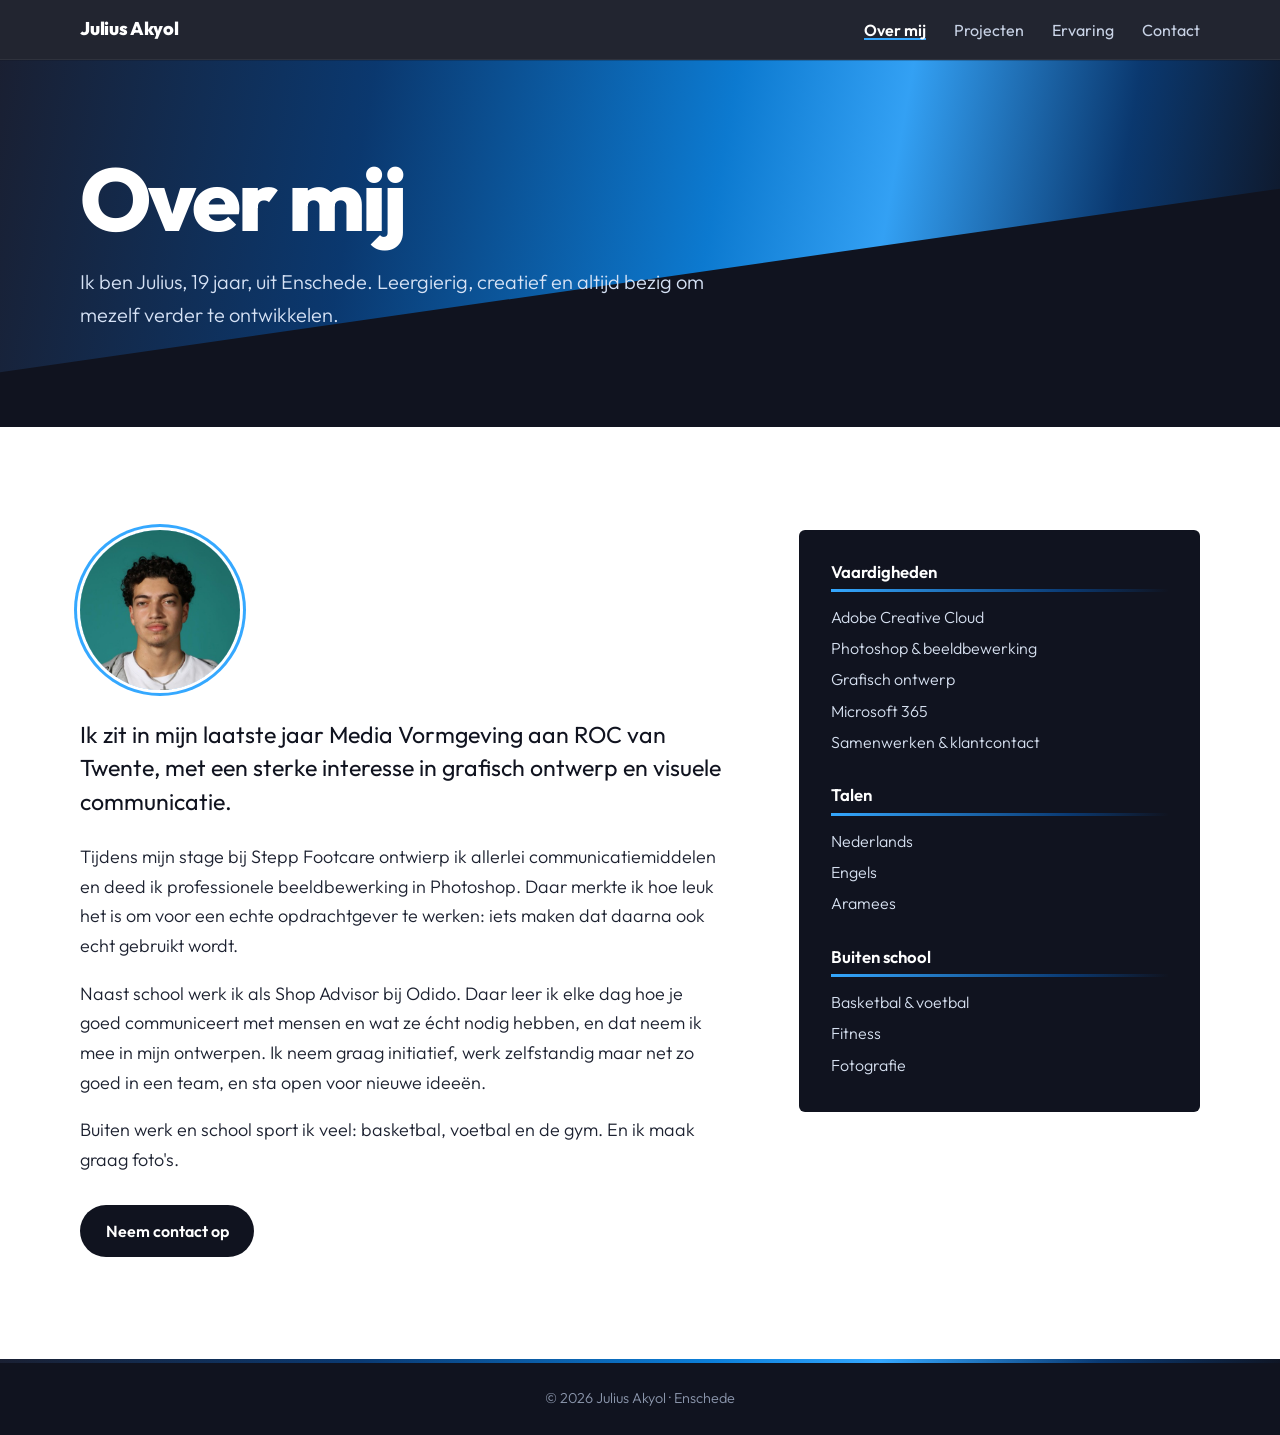
==== over-mij.html @ 0d0290ad "Over mij en Projecten als aparte pagina's, homepage aangevuld, ervaring nieuw vormgegeven Co-Authore" ====
<!DOCTYPE html>
<html lang="nl">
<head>
  <meta charset="utf-8">
  <meta name="viewport" content="width=device-width, initial-scale=1">
  <title>Over mij – Julius Akyol</title>
  <meta name="description" content="Wie is Julius Akyol? Mediavormgever uit Enschede, student Media Vormgeving aan ROC van Twente.">
  <link rel="icon" href="img/favicon.svg" type="image/svg+xml">
  <link rel="preconnect" href="https://fonts.googleapis.com">
  <link rel="preconnect" href="https://fonts.gstatic.com" crossorigin>
  <link href="https://fonts.googleapis.com/css2?family=Outfit:wght@300;400;600;800&display=swap" rel="stylesheet">
  <link rel="stylesheet" href="style.css">
</head>
<body>

  <!-- ============ NAVIGATIE (zelfde op elke pagina) ============ -->
  <header class="nav">
    <a class="nav__logo" href="index.html">Julius Akyol</a>
    <nav aria-label="Hoofdmenu">
      <ul class="nav__links">
        <li><a href="over-mij.html" aria-current="page">Over mij</a></li>
        <li><a href="projecten.html">Projecten</a></li>
        <li><a href="index.html#ervaring">Ervaring</a></li>
        <li><a href="index.html#contact">Contact</a></li>
      </ul>
    </nav>
  </header>

  <main>

    <!-- ============ PAGINAKOP ============ -->
    <section class="page-head">
      <div class="page-head__band" aria-hidden="true"></div>
      <div class="wrap page-head__inner">
        <h1>Over mij</h1>
        <p>Ik ben Julius, <span id="age">19</span> jaar, uit Enschede. Leergierig, creatief en altijd bezig om mezelf verder te ontwikkelen.</p>
      </div>
    </section>

    <!-- ============ OVER MIJ ============ -->
    <section class="section">
      <div class="wrap about">
        <div class="about__main">
          <img class="about__photo" src="img/julius.jpg" alt="Portretfoto van Julius Akyol" width="452" height="452">
          <p class="lead">Ik zit in mijn laatste jaar Media Vormgeving aan ROC van Twente, met een sterke interesse in grafisch ontwerp en visuele communicatie.</p>
          <p>Tijdens mijn stage bij Stepp Footcare ontwierp ik allerlei communicatiemiddelen en deed ik professionele beeldbewerking in Photoshop. Daar merkte ik hoe leuk het is om voor een echte opdrachtgever te werken: iets maken dat daarna ook echt gebruikt wordt.</p>
          <p>Naast school werk ik als Shop Advisor bij Odido. Daar leer ik elke dag hoe je goed communiceert met mensen en wat ze écht nodig hebben, en dat neem ik mee in mijn ontwerpen. Ik neem graag initiatief, werk zelfstandig maar net zo goed in een team, en sta open voor nieuwe ideeën.</p>
          <p>Buiten werk en school sport ik veel: basketbal, voetbal en de gym. En ik maak graag foto's.</p>
          <a class="btn btn--dark" href="index.html#contact">Neem contact op</a>
        </div>

        <aside class="about__side">
          <div class="fact">
            <h2>Vaardigheden</h2>
            <ul>
              <li>Adobe Creative Cloud</li>
              <li>Photoshop &amp; beeldbewerking</li>
              <li>Grafisch ontwerp</li>
              <li>Microsoft 365</li>
              <li>Samenwerken &amp; klantcontact</li>
            </ul>
          </div>
          <div class="fact">
            <h2>Talen</h2>
            <ul>
              <li>Nederlands</li>
              <li>Engels</li>
              <li>Aramees</li>
            </ul>
          </div>
          <div class="fact">
            <h2>Buiten school</h2>
            <ul>
              <li>Basketbal &amp; voetbal</li>
              <li>Fitness</li>
              <li>Fotografie</li>
            </ul>
          </div>
        </aside>
      </div>
    </section>
  </main>

  <footer class="footer">
    <p>© <span id="year">2026</span> Julius Akyol · Enschede</p>
  </footer>

  <script src="main.js"></script>
</body>
</html>
---- style.css ----
/* =========================================================
   Portfolio Julius Akyol
   Stijl afgeleid van zijn CV: donker navy, elektrisch blauw,
   schuine verloop-banden en tabbladen met een schuine punt.
   ========================================================= */

:root {
  --navy: #10131f;
  --navy-2: #1a2033;
  --blue-deep: #0a3a73;
  --blue: #0c7fd9;
  --blue-bright: #35a8ff;
  --ink: #1c2130;
  --muted: #5a6276;
  --paper: #ffffff;
  --tint: #f2f5fa;
  --line: #dde3ee;

  --band: linear-gradient(100deg, var(--navy-2) 0%, var(--blue-deep) 28%, var(--blue) 55%, var(--blue-bright) 68%, var(--blue-deep) 85%, var(--navy) 100%);

  --wrap: 1120px;
  --font: "Outfit", system-ui, -apple-system, "Segoe UI", sans-serif;
}

*,
*::before,
*::after { box-sizing: border-box; }

html { scroll-behavior: smooth; scroll-padding-top: 72px; }

body {
  margin: 0;
  font-family: var(--font);
  font-weight: 300;
  font-size: 1.125rem;
  line-height: 1.65;
  color: var(--ink);
  background: var(--paper);
  -webkit-font-smoothing: antialiased;
}

img { max-width: 100%; display: block; }

a { color: var(--blue); }

a:focus-visible,
.btn:focus-visible {
  outline: 3px solid var(--blue-bright);
  outline-offset: 3px;
  border-radius: 4px;
}

h1, h2, h3 { margin: 0; line-height: 1.15; }

.wrap {
  width: min(var(--wrap), 100% - 3rem);
  margin-inline: auto;
}

/* ---------- Navigatie ---------- */
.nav {
  position: sticky;
  top: 0;
  z-index: 10;
  display: flex;
  align-items: center;
  justify-content: space-between;
  gap: 1rem;
  padding: 0.9rem max(1.5rem, (100% - var(--wrap)) / 2);
  background: rgba(16, 19, 31, 0.92);
  backdrop-filter: blur(8px);
  border-bottom: 1px solid rgba(255, 255, 255, 0.06);
}

.nav__logo {
  color: #fff;
  font-weight: 800;
  font-size: 1.15rem;
  text-decoration: none;
  letter-spacing: -0.01em;
}

.nav__links {
  display: flex;
  gap: 1.75rem;
  margin: 0;
  padding: 0;
  list-style: none;
}

.nav__links a {
  color: #c9d3e6;
  text-decoration: none;
  font-weight: 400;
  font-size: 1rem;
}

.nav__links a:hover { color: #fff; }
.nav__links a[aria-current="page"] {
  color: #fff;
  font-weight: 600;
  box-shadow: inset 0 -2px 0 var(--blue-bright);
}

/* ---------- Hero ---------- */
.hero {
  position: relative;
  overflow: hidden;
  background: var(--navy);
  color: #fff;
  padding: clamp(4rem, 9vw, 7.5rem) 0 clamp(5rem, 10vw, 8.5rem);
}

/* De schuine blauwe band uit de kop van het CV */
.hero__band {
  position: absolute;
  inset: 0;
  background: var(--band);
  clip-path: polygon(0 0, 100% 0, 100% 46%, 0 92%);
  opacity: 0.95;
}

.hero__inner {
  position: relative;
  width: min(var(--wrap), 100% - 3rem);
  margin-inline: auto;
  display: grid;
  grid-template-columns: 1.3fr 1fr;
  align-items: center;
  gap: 3rem;
}

.hero__name {
  font-weight: 800;
  font-size: clamp(3.5rem, 10vw, 7.5rem);
  letter-spacing: -0.035em;
  line-height: 0.92;
}

.hero__role {
  margin: 1rem 0 0;
  font-weight: 600;
  font-size: clamp(1.4rem, 2.6vw, 2rem);
  color: #fff;
}

.hero__intro {
  max-width: 34ch;
  margin: 1.25rem 0 2rem;
  color: #d6e2f5;
}

.hero__actions { display: flex; flex-wrap: wrap; gap: 0.9rem; }

.hero__photo {
  justify-self: center;
  width: min(380px, 100%);
  height: auto;
  aspect-ratio: 1;
  object-fit: cover;
  border-radius: 50%;
  border: 6px solid var(--navy);
  box-shadow: 0 0 0 3px var(--blue-bright), 0 30px 60px rgba(0, 0, 0, 0.45);
}

/* ---------- Knoppen ---------- */
.btn {
  display: inline-block;
  padding: 0.8rem 1.6rem;
  font-weight: 600;
  font-size: 1rem;
  text-decoration: none;
  border-radius: 999px;
  transition: background-color 0.2s, color 0.2s, border-color 0.2s;
}

.btn--primary { background: #fff; color: var(--navy); }
.btn--primary:hover { background: var(--blue-bright); color: #fff; }

.btn--ghost { color: #fff; border: 2px solid rgba(255, 255, 255, 0.6); }
.btn--ghost:hover { border-color: #fff; background: rgba(255, 255, 255, 0.1); }

.btn--dark { background: var(--navy); color: #fff; margin-top: 0.75rem; }
.btn--dark:hover { background: var(--blue); }

/* ---------- Secties ---------- */
.section { padding: clamp(4rem, 8vw, 6.5rem) 0; }
.section--tint { background: var(--tint); }

/* Kopje als tabblad met schuine punt, zoals de zijbalk van het CV */
.tab {
  display: inline-block;
  margin-bottom: 2rem;
  padding: 0.45rem 2.6rem 0.45rem 1.1rem;
  font-weight: 600;
  font-size: 1.35rem;
  color: #fff;
  background: linear-gradient(90deg, var(--blue-deep), var(--blue) 70%, var(--blue-bright));
  clip-path: polygon(0 0, calc(100% - 18px) 0, 100% 50%, calc(100% - 18px) 100%, 0 100%);
}

.lead {
  margin-top: 0;
  font-size: 1.45rem;
  font-weight: 400;
  line-height: 1.45;
  color: var(--navy);
}

/* ---------- Over mij ---------- */
.about {
  display: grid;
  grid-template-columns: 1.6fr 1fr;
  gap: clamp(2rem, 6vw, 5rem);
  align-items: start;
}

.about__main { max-width: 64ch; }

.about__side {
  background: var(--navy);
  color: #d6e0f0;
  padding: 2rem;
  border-radius: 6px;
  display: grid;
  gap: 1.75rem;
}

.fact h2,
.fact h3 {
  font-size: 1.05rem;
  font-weight: 600;
  color: #fff;
  padding-bottom: 0.5rem;
  margin-bottom: 0.6rem;
  border-bottom: 3px solid;
  border-image: linear-gradient(90deg, var(--blue-bright), var(--blue-deep) 70%, transparent) 1;
}

.fact ul { margin: 0; padding: 0; list-style: none; }
.fact li { font-size: 1rem; padding: 0.15rem 0; }

/* ---------- Projecten ---------- */
.projects {
  display: grid;
  grid-template-columns: repeat(auto-fill, minmax(320px, 1fr));
  gap: 2rem;
}

.projects__empty {
  grid-column: 1 / -1;
  max-width: 60ch;
  padding: 2.5rem;
  background: var(--tint);
  border-left: 6px solid var(--blue);
  border-radius: 4px;
}

.projects__empty h2 { font-size: 1.6rem; font-weight: 600; color: var(--navy); }
.projects__empty p { color: var(--muted); }

.project {
  background: var(--paper);
  border-radius: 6px;
  overflow: hidden;
  border: 1px solid var(--line);
}

.project__img { width: 100%; aspect-ratio: 4 / 3; object-fit: cover; }
.project__body { padding: 1.4rem 1.5rem 1.6rem; }
.project__body h2,
.project__body h3 { font-size: 1.25rem; font-weight: 600; color: var(--navy); }
.project__meta { margin: 0.25rem 0 0.75rem; font-size: 0.95rem; color: var(--blue); font-weight: 400; }
.project__body p:last-child { margin-bottom: 0; font-size: 1rem; }

/* ---------- Homepage: intro + wat ik doe ---------- */
.intro {
  max-width: 62ch;
  margin-bottom: clamp(2.5rem, 5vw, 4rem);
}

.intro__title {
  font-weight: 800;
  font-size: clamp(2rem, 4.2vw, 3rem);
  letter-spacing: -0.025em;
  color: var(--navy);
  margin-bottom: 1rem;
}

.link-more {
  display: inline-block;
  margin-top: 0.25rem;
  font-weight: 600;
  color: var(--blue);
  text-decoration: none;
  border-bottom: 2px solid var(--blue-bright);
  padding-bottom: 2px;
}

.link-more:hover { color: var(--navy); border-color: var(--navy); }

.skills {
  list-style: none;
  margin: 0;
  padding: 0;
  display: grid;
  grid-template-columns: repeat(3, 1fr);
  gap: clamp(1.5rem, 3vw, 2.5rem);
}

.skill {
  padding-top: 1.25rem;
  border-top: 4px solid;
  border-image: linear-gradient(90deg, var(--blue-deep), var(--blue) 50%, var(--blue-bright)) 1;
}

.skill h3 {
  font-size: 1.3rem;
  font-weight: 600;
  color: var(--navy);
  margin-bottom: 0.5rem;
}

.skill p { margin: 0; font-size: 1rem; color: var(--muted); }

/* ---------- Ervaring (lijst met jaartallen) ---------- */
.xp {
  list-style: none;
  margin: 0;
  padding: 0;
  border-top: 1px solid var(--line);
}

.xp__item {
  display: grid;
  grid-template-columns: 11rem 1fr auto;
  gap: 1.5rem;
  align-items: baseline;
  padding: 1.6rem 0.5rem;
  border-bottom: 1px solid var(--line);
}

.xp__years {
  margin: 0;
  font-weight: 800;
  font-size: 1.35rem;
  letter-spacing: -0.01em;
  color: var(--blue);
  white-space: nowrap;
}

.xp__body h3 {
  font-size: 1.25rem;
  font-weight: 600;
  color: var(--navy);
}

.xp__place {
  margin: 0.1rem 0 0.4rem;
  font-weight: 400;
  color: var(--ink);
}

.xp__body p:last-child { margin-bottom: 0; }
.xp__body p:not(.xp__place) { margin: 0; font-size: 1rem; color: var(--muted); }

.xp__type {
  font-size: 0.85rem;
  font-weight: 600;
  color: var(--navy);
  background: #fff;
  border: 1px solid var(--line);
  border-radius: 999px;
  padding: 0.2rem 0.8rem;
}

.xp__type--hl { background: var(--blue); border-color: var(--blue); color: #fff; }

/* ---------- Paginakop (Over mij / Projecten) ---------- */
.page-head {
  position: relative;
  overflow: hidden;
  background: var(--navy);
  color: #fff;
  padding: clamp(3.5rem, 7vw, 5.5rem) 0 clamp(4rem, 8vw, 6rem);
}

.page-head__band {
  position: absolute;
  inset: 0;
  background: var(--band);
  clip-path: polygon(0 0, 100% 0, 100% 35%, 0 85%);
  opacity: 0.95;
}

.page-head__inner { position: relative; }

.page-head h1 {
  font-weight: 800;
  font-size: clamp(3rem, 8vw, 5.5rem);
  letter-spacing: -0.035em;
}

.page-head p {
  max-width: 48ch;
  margin: 1rem 0 0;
  font-size: 1.25rem;
  color: #d6e2f5;
}

.about__photo {
  width: 160px;
  height: auto;
  aspect-ratio: 1;
  object-fit: cover;
  border-radius: 50%;
  margin-bottom: 1.75rem;
  box-shadow: 0 0 0 3px #fff, 0 0 0 6px var(--blue-bright);
}

/* ---------- Contact ---------- */
.contact {
  position: relative;
  overflow: hidden;
  background: var(--navy);
  color: #fff;
  padding: clamp(4.5rem, 9vw, 7rem) 0;
}

.contact::before {
  content: "";
  position: absolute;
  inset: 0;
  background: var(--band);
  clip-path: polygon(0 70%, 100% 25%, 100% 100%, 0 100%);
  opacity: 0.9;
}

.contact .wrap { position: relative; }

.contact__title {
  font-weight: 800;
  font-size: clamp(2.2rem, 5vw, 3.6rem);
  letter-spacing: -0.025em;
}

.contact__text { max-width: 46ch; color: #d6e2f5; margin: 1rem 0 2.5rem; }

.contact__list {
  list-style: none;
  margin: 0;
  padding: 0;
  display: flex;
  flex-wrap: wrap;
  gap: 1rem;
}

.contact__list a {
  display: block;
  min-width: 230px;
  padding: 1rem 1.3rem;
  color: #fff;
  text-decoration: none;
  font-weight: 400;
  background: rgba(16, 19, 31, 0.75);
  border: 1px solid rgba(255, 255, 255, 0.15);
  border-radius: 6px;
  transition: border-color 0.2s, background-color 0.2s;
}

.contact__list a:hover { border-color: var(--blue-bright); background: rgba(16, 19, 31, 0.95); }

.contact__list span {
  display: block;
  font-size: 0.85rem;
  color: var(--blue-bright);
  font-weight: 600;
}

/* ---------- Footer ---------- */
.footer {
  background: var(--navy);
  color: #8c97ad;
  text-align: center;
  font-size: 0.9rem;
  padding: 1.5rem;
  border-top: 4px solid;
  border-image: var(--band) 1;
}

.footer p { margin: 0; }

/* ---------- Responsive ---------- */
@media (max-width: 860px) {
  .hero__inner { grid-template-columns: 1fr; }
  .hero__photo { order: -1; justify-self: start; width: 180px; }
  .hero__band { clip-path: polygon(0 0, 100% 0, 100% 22%, 0 40%); }
  .about { grid-template-columns: 1fr; }
  .skills { grid-template-columns: 1fr; }
  .xp__item { grid-template-columns: 1fr auto; gap: 0.25rem 1rem; }
  .xp__years { font-size: 1.1rem; }
  .xp__body { grid-column: 1 / -1; grid-row: 2; }
}

@media (max-width: 600px) {
  body { font-size: 1.05rem; }
  .nav { flex-wrap: wrap; row-gap: 0.4rem; padding-block: 0.7rem; }
  .nav__links { gap: 1.1rem; }
  .nav__links a { font-size: 0.95rem; }
  .nav__logo { font-size: 1rem; }
  .contact__list a { min-width: 0; width: 100%; }
  .contact__list li { flex: 1 1 100%; }
}

@media (prefers-reduced-motion: reduce) {
  html { scroll-behavior: auto; }
  * { transition: none !important; }
}
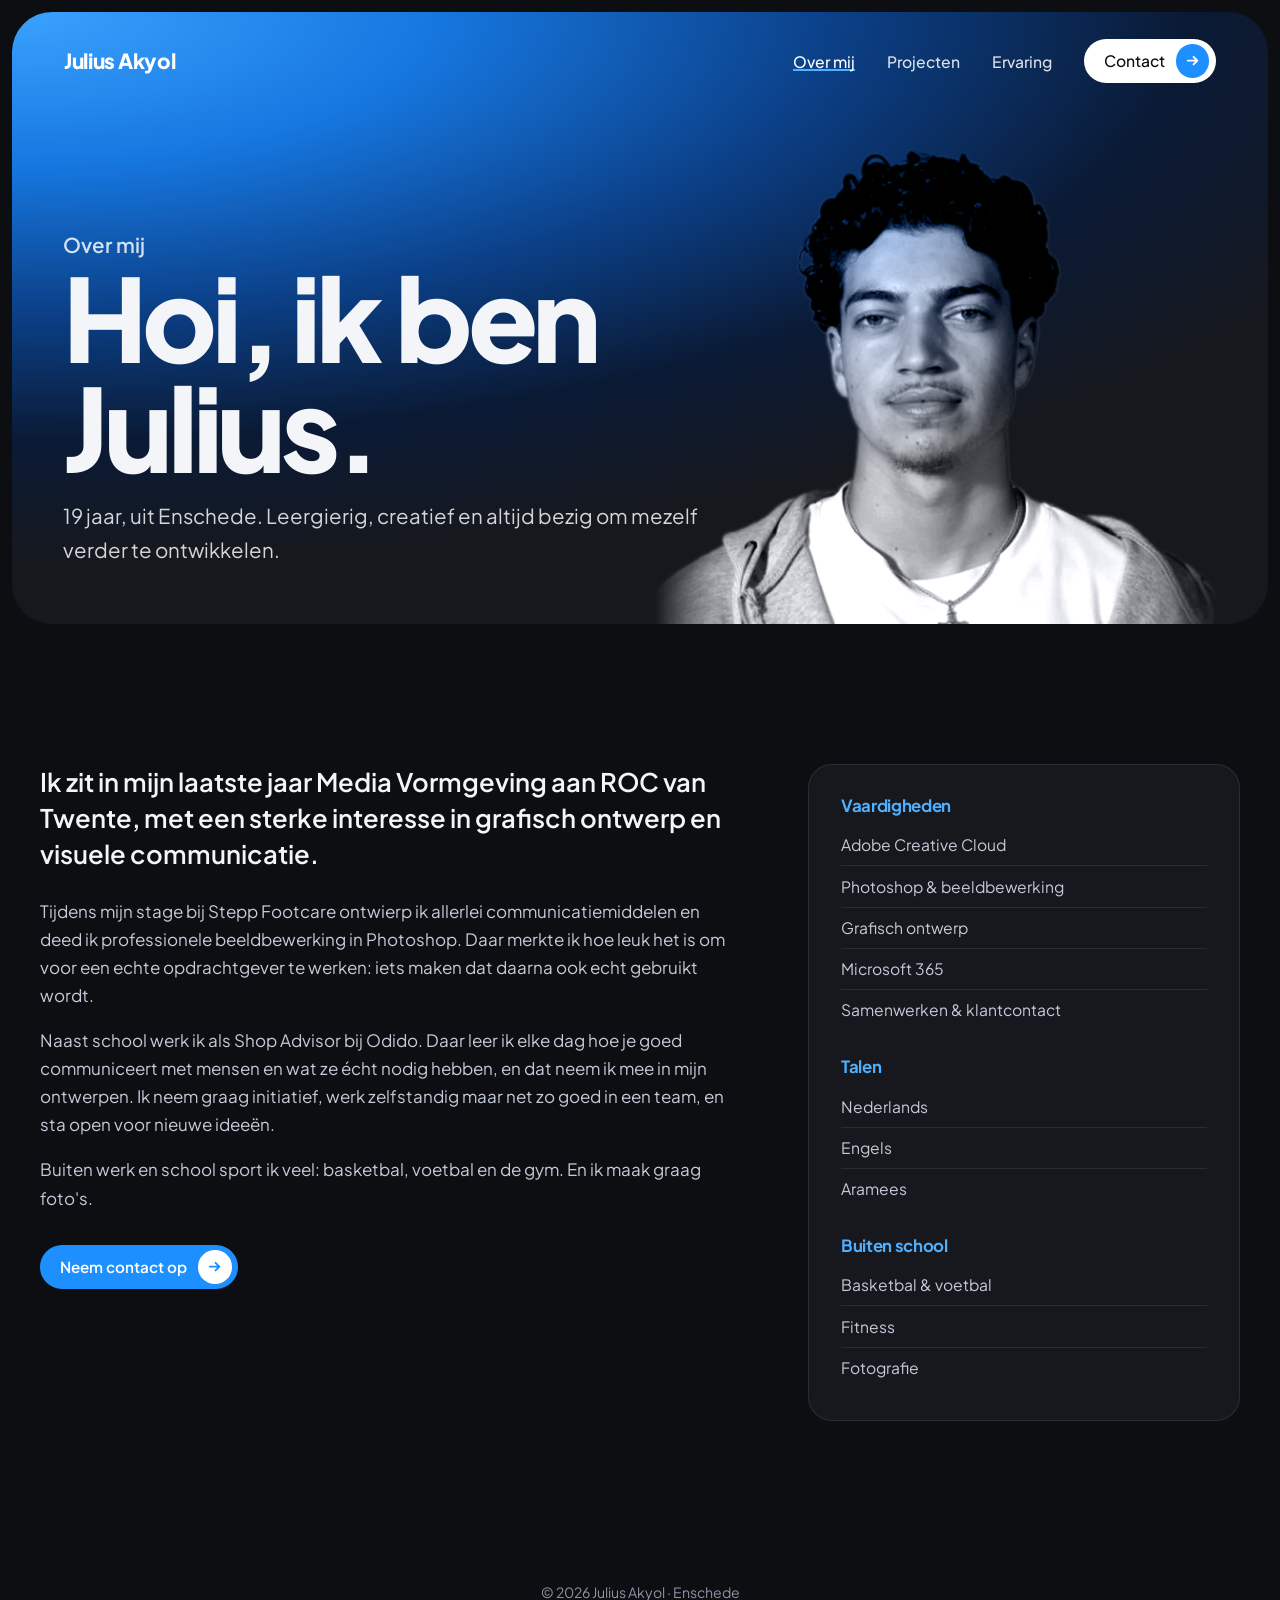
==== commit 146bc9e8: "Nieuwe donkere vibe: grote header met foto, animaties en meekrimpend menu Co-Authored-By: Claude Opu" ====
--- a/over-mij.html
+++ b/over-mij.html
@@ -8,20 +8,21 @@
   <link rel="icon" href="img/favicon.svg" type="image/svg+xml">
   <link rel="preconnect" href="https://fonts.googleapis.com">
   <link rel="preconnect" href="https://fonts.gstatic.com" crossorigin>
-  <link href="https://fonts.googleapis.com/css2?family=Outfit:wght@300;400;600;800&display=swap" rel="stylesheet">
+  <link href="https://fonts.googleapis.com/css2?family=Plus+Jakarta+Sans:wght@400;500;600;700;800&display=swap" rel="stylesheet">
   <link rel="stylesheet" href="style.css">
+  <script>document.documentElement.classList.add('js');</script>
 </head>
 <body>
 
   <!-- ============ NAVIGATIE (zelfde op elke pagina) ============ -->
-  <header class="nav">
+  <header class="nav" id="nav">
     <a class="nav__logo" href="index.html">Julius Akyol</a>
     <nav aria-label="Hoofdmenu">
       <ul class="nav__links">
         <li><a href="over-mij.html" aria-current="page">Over mij</a></li>
         <li><a href="projecten.html">Projecten</a></li>
-        <li><a href="index.html#ervaring">Ervaring</a></li>
-        <li><a href="index.html#contact">Contact</a></li>
+        <li class="hide-mobile"><a href="index.html#ervaring">Ervaring</a></li>
+        <li><a class="btn btn--light" href="index.html#contact" aria-label="Contact"><span class="btn__label">Contact</span> <span class="btn__icon" aria-hidden="true"><svg viewBox="0 0 16 16" fill="none" stroke="currentColor" stroke-width="2" stroke-linecap="round" stroke-linejoin="round"><path d="M3 8h10M9 4l4 4-4 4"/></svg></span></a></li>
       </ul>
     </nav>
   </header>
@@ -30,26 +31,26 @@
 
     <!-- ============ PAGINAKOP ============ -->
     <section class="page-head">
-      <div class="page-head__band" aria-hidden="true"></div>
-      <div class="wrap page-head__inner">
-        <h1>Over mij</h1>
-        <p>Ik ben Julius, <span id="age">19</span> jaar, uit Enschede. Leergierig, creatief en altijd bezig om mezelf verder te ontwikkelen.</p>
+      <img class="page-head__photo anim-photo" src="img/julius-cut.webp" alt="" width="904" height="904">
+      <div class="page-head__inner">
+        <p class="eyebrow anim-up" style="--d:100">Over mij</p>
+        <h1 class="anim-up" style="--d:200">Hoi, ik ben Julius.</h1>
+        <p class="anim-up" style="--d:380"><span id="age">19</span> jaar, uit Enschede. Leergierig, creatief en altijd bezig om mezelf verder te ontwikkelen.</p>
       </div>
     </section>
 
     <!-- ============ OVER MIJ ============ -->
     <section class="section">
       <div class="wrap about">
-        <div class="about__main">
-          <img class="about__photo" src="img/julius.jpg" alt="Portretfoto van Julius Akyol" width="452" height="452">
+        <div class="about__main" data-reveal>
           <p class="lead">Ik zit in mijn laatste jaar Media Vormgeving aan ROC van Twente, met een sterke interesse in grafisch ontwerp en visuele communicatie.</p>
           <p>Tijdens mijn stage bij Stepp Footcare ontwierp ik allerlei communicatiemiddelen en deed ik professionele beeldbewerking in Photoshop. Daar merkte ik hoe leuk het is om voor een echte opdrachtgever te werken: iets maken dat daarna ook echt gebruikt wordt.</p>
           <p>Naast school werk ik als Shop Advisor bij Odido. Daar leer ik elke dag hoe je goed communiceert met mensen en wat ze écht nodig hebben, en dat neem ik mee in mijn ontwerpen. Ik neem graag initiatief, werk zelfstandig maar net zo goed in een team, en sta open voor nieuwe ideeën.</p>
           <p>Buiten werk en school sport ik veel: basketbal, voetbal en de gym. En ik maak graag foto's.</p>
-          <a class="btn btn--dark" href="index.html#contact">Neem contact op</a>
+          <a class="btn btn--blue" href="index.html#contact">Neem contact op <span class="btn__icon" aria-hidden="true"><svg viewBox="0 0 16 16" fill="none" stroke="currentColor" stroke-width="2" stroke-linecap="round" stroke-linejoin="round"><path d="M3 8h10M9 4l4 4-4 4"/></svg></span></a>
         </div>
 
-        <aside class="about__side">
+        <aside class="about__side" data-reveal style="--d:150">
           <div class="fact">
             <h2>Vaardigheden</h2>
             <ul>
--- a/style.css
+++ b/style.css
@@ -1,329 +1,367 @@
 /* =========================================================
    Portfolio Julius Akyol
-   Stijl afgeleid van zijn CV: donker navy, elektrisch blauw,
-   schuine verloop-banden en tabbladen met een schuine punt.
+   Donker, grote afgeronde headers, vette letters.
+   Accentkleur: het elektrisch blauw uit zijn CV.
    ========================================================= */
 
 :root {
-  --navy: #10131f;
-  --navy-2: #1a2033;
+  --bg: #0d0e12;
+  --surface: #16181e;
+  --surface-2: #1d2028;
+  --line: rgba(255, 255, 255, 0.09);
+  --text: #f3f5f9;
+  --soft: #c3cad8;
+  --muted: #8b94a7;
+
+  --blue: #1e8fff;
+  --blue-bright: #4fb0ff;
   --blue-deep: #0a3a73;
-  --blue: #0c7fd9;
-  --blue-bright: #35a8ff;
-  --ink: #1c2130;
-  --muted: #5a6276;
-  --paper: #ffffff;
-  --tint: #f2f5fa;
-  --line: #dde3ee;
-
-  --band: linear-gradient(100deg, var(--navy-2) 0%, var(--blue-deep) 28%, var(--blue) 55%, var(--blue-bright) 68%, var(--blue-deep) 85%, var(--navy) 100%);
-
-  --wrap: 1120px;
-  --font: "Outfit", system-ui, -apple-system, "Segoe UI", sans-serif;
+  --navy: #0b1426;
+
+  /* verloop van de grote headers: licht blauw linksboven → bijna zwart rechtsonder */
+  --hero-grad:
+    radial-gradient(120% 90% at 0% 0%, #3aa2ff 0%, #1677e0 28%, #0b3f86 55%, #0a1a35 78%, #16181e 100%);
+
+  --radius-xl: 40px;
+  --radius-l: 24px;
+  --wrap: 1200px;
+  --font: "Plus Jakarta Sans", system-ui, -apple-system, "Segoe UI", sans-serif;
+  --ease: cubic-bezier(0.22, 1, 0.36, 1);
 }
 
 *,
 *::before,
 *::after { box-sizing: border-box; }
 
-html { scroll-behavior: smooth; scroll-padding-top: 72px; }
+html { scroll-behavior: smooth; scroll-padding-top: 90px; }
 
 body {
   margin: 0;
   font-family: var(--font);
-  font-weight: 300;
-  font-size: 1.125rem;
+  font-size: 1.0625rem;
   line-height: 1.65;
-  color: var(--ink);
-  background: var(--paper);
+  color: var(--text);
+  background: var(--bg);
   -webkit-font-smoothing: antialiased;
 }
 
 img { max-width: 100%; display: block; }
 
-a { color: var(--blue); }
+a { color: var(--blue-bright); }
 
 a:focus-visible,
-.btn:focus-visible {
+button:focus-visible {
   outline: 3px solid var(--blue-bright);
   outline-offset: 3px;
-  border-radius: 4px;
-}
-
-h1, h2, h3 { margin: 0; line-height: 1.15; }
+  border-radius: 6px;
+}
+
+h1, h2, h3 { margin: 0; line-height: 1.1; letter-spacing: -0.02em; }
 
 .wrap {
   width: min(var(--wrap), 100% - 3rem);
   margin-inline: auto;
 }
 
-/* ---------- Navigatie ---------- */
+/* Kleine kop boven een titel ("Wie ik ben") */
+.eyebrow {
+  margin: 0 0 0.9rem;
+  font-weight: 600;
+  font-size: 1.05rem;
+  color: var(--blue-bright);
+  letter-spacing: 0;
+}
+
+/* =========================================================
+   NAVIGATIE
+   Groot boven in de header; bij scrollen een kleinere
+   zwevende balk die meekomt.
+   ========================================================= */
 .nav {
-  position: sticky;
-  top: 0;
-  z-index: 10;
+  position: fixed;
+  z-index: 50;
+  top: 12px;
+  left: 50%;
+  transform: translateX(-50%);
+  width: calc(100% - 24px);
+  max-width: 1600px;
   display: flex;
   align-items: center;
   justify-content: space-between;
   gap: 1rem;
-  padding: 0.9rem max(1.5rem, (100% - var(--wrap)) / 2);
-  background: rgba(16, 19, 31, 0.92);
-  backdrop-filter: blur(8px);
-  border-bottom: 1px solid rgba(255, 255, 255, 0.06);
+  padding: 1.6rem clamp(1.25rem, 4vw, 3.5rem);
+  border-radius: var(--radius-xl);
+  background: transparent;
+  border: 1px solid transparent;
+  transition:
+    width 0.5s var(--ease), max-width 0.5s var(--ease), padding 0.5s var(--ease),
+    background-color 0.4s, border-color 0.4s, top 0.5s var(--ease);
+}
+
+.nav--small {
+  top: 14px;
+  max-width: 880px;
+  padding: 0.55rem 0.6rem 0.55rem 1.4rem;
+  background: rgba(22, 24, 30, 0.82);
+  border-color: var(--line);
+  backdrop-filter: blur(14px);
+  -webkit-backdrop-filter: blur(14px);
 }
 
 .nav__logo {
+  white-space: nowrap;
   color: #fff;
   font-weight: 800;
-  font-size: 1.15rem;
+  font-size: 1.3rem;
   text-decoration: none;
-  letter-spacing: -0.01em;
-}
+  letter-spacing: -0.02em;
+  transition: font-size 0.5s var(--ease);
+}
+
+.nav--small .nav__logo { font-size: 1.05rem; }
 
 .nav__links {
   display: flex;
-  gap: 1.75rem;
+  align-items: center;
+  gap: 2rem;
   margin: 0;
   padding: 0;
   list-style: none;
 }
 
 .nav__links a {
-  color: #c9d3e6;
+  color: rgba(255, 255, 255, 0.85);
   text-decoration: none;
-  font-weight: 400;
-  font-size: 1rem;
+  font-weight: 500;
+  font-size: 0.98rem;
 }
 
 .nav__links a:hover { color: #fff; }
+
 .nav__links a[aria-current="page"] {
   color: #fff;
+  box-shadow: inset 0 -2px 0 var(--blue-bright);
+}
+
+.nav--small .nav__links { gap: 1.5rem; }
+.nav--small .nav__links a { font-size: 0.92rem; }
+
+/* =========================================================
+   KNOPPEN (pil met rond pijltje)
+   ========================================================= */
+.btn {
+  display: inline-flex;
+  align-items: center;
+  gap: 0.7rem;
+  padding: 0.35rem 0.4rem 0.35rem 1.25rem;
   font-weight: 600;
-  box-shadow: inset 0 -2px 0 var(--blue-bright);
-}
-
-/* ---------- Hero ---------- */
+  font-size: 0.95rem;
+  text-decoration: none;
+  border-radius: 999px;
+  white-space: nowrap;
+  transition: background-color 0.25s, color 0.25s;
+}
+
+.btn__icon {
+  display: grid;
+  place-items: center;
+  width: 2.1rem;
+  height: 2.1rem;
+  border-radius: 50%;
+  transition: transform 0.35s var(--ease);
+}
+
+.btn__icon svg { width: 0.95rem; height: 0.95rem; }
+.btn:hover .btn__icon { transform: rotate(-45deg); }
+
+.btn--light { background: #fff; color: #0d0e12; }
+.btn--light .btn__icon { background: var(--blue); color: #fff; }
+
+.btn--blue { background: var(--blue); color: #fff; }
+.btn--blue .btn__icon { background: #fff; color: var(--blue); }
+.btn--blue:hover { background: var(--blue-bright); }
+
+.btn--ghost {
+  color: #fff;
+  padding: 0.75rem 1.25rem;
+  border: 1.5px solid rgba(255, 255, 255, 0.45);
+}
+
+.btn--ghost:hover { background: rgba(255, 255, 255, 0.1); border-color: #fff; }
+
+.nav--small .btn { font-size: 0.88rem; }
+.nav--small .btn__icon { width: 1.9rem; height: 1.9rem; }
+
+/* =========================================================
+   GROTE HEADER (homepage)
+   ========================================================= */
+.top {
+  margin: 12px;
+  background: var(--surface);
+  border-radius: var(--radius-xl);
+}
+
 .hero {
   position: relative;
   overflow: hidden;
-  background: var(--navy);
-  color: #fff;
-  padding: clamp(4rem, 9vw, 7.5rem) 0 clamp(5rem, 10vw, 8.5rem);
-}
-
-/* De schuine blauwe band uit de kop van het CV */
-.hero__band {
+  min-height: min(100svh - 24px, 940px);
+  border-radius: var(--radius-xl);
+  background: var(--hero-grad);
+  isolation: isolate;
+  display: grid;
+  grid-template-rows: 1fr auto;
+  padding: clamp(7rem, 14vh, 9rem) clamp(1.25rem, 4vw, 3.5rem) clamp(1.75rem, 4vw, 2.75rem);
+}
+
+/* Foto: zwart-wit uitsnede die de blauwe kleur van de header overneemt */
+.hero__photo {
   position: absolute;
-  inset: 0;
-  background: var(--band);
-  clip-path: polygon(0 0, 100% 0, 100% 46%, 0 92%);
-  opacity: 0.95;
-}
-
-.hero__inner {
-  position: relative;
-  width: min(var(--wrap), 100% - 3rem);
-  margin-inline: auto;
-  display: grid;
-  grid-template-columns: 1.3fr 1fr;
+  z-index: -1;
+  bottom: calc(var(--py, 0px) * -1);
+  left: 50%;
+  transform: translateX(-40%);
+  height: 94%;
+  width: auto;
+  max-width: none;
+  mix-blend-mode: luminosity;
+  -webkit-mask-image: linear-gradient(90deg, transparent 0%, #000 12%, #000 88%, transparent 100%);
+  mask-image: linear-gradient(90deg, transparent 0%, #000 12%, #000 88%, transparent 100%);
+}
+
+/* donkere rand onderaan zodat de tekst daar leesbaar blijft */
+.hero::after {
+  content: "";
+  position: absolute;
+  inset: auto 0 0 0;
+  height: 35%;
+  z-index: -1;
+  background: linear-gradient(to top, rgba(10, 14, 24, 0.85), transparent);
+  pointer-events: none;
+}
+
+.hero__main {
+  display: grid;
+  grid-template-columns: 1fr minmax(260px, 360px);
   align-items: center;
-  gap: 3rem;
-}
-
-.hero__name {
+  gap: 2rem;
+}
+
+.hero__hello {
+  margin: 0 0 0.6rem;
+  font-weight: 600;
+  font-size: clamp(1.15rem, 2vw, 1.6rem);
+}
+
+.hero__title {
   font-weight: 800;
-  font-size: clamp(3.5rem, 10vw, 7.5rem);
-  letter-spacing: -0.035em;
-  line-height: 0.92;
-}
-
-.hero__role {
-  margin: 1rem 0 0;
+  font-size: clamp(3.2rem, 9vw, 8.5rem);
+  line-height: 0.95;
+  letter-spacing: -0.045em;
+}
+
+.hero__title .line { display: block; }
+
+.hero__side h2 {
+  font-weight: 700;
+  font-size: clamp(1.35rem, 2.2vw, 1.85rem);
+  line-height: 1.2;
+  margin-bottom: 0.9rem;
+}
+
+.hero__side p {
+  margin: 0 0 1.5rem;
+  font-size: 0.98rem;
+  color: rgba(255, 255, 255, 0.78);
+}
+
+.hero__services {
+  list-style: none;
+  margin: clamp(2.5rem, 6vh, 4rem) 0 0;
+  padding: 0;
+  display: grid;
+  grid-template-columns: repeat(3, 1fr);
+  gap: 1.5rem;
+}
+
+.hero__services li { font-weight: 500; font-size: 1rem; }
+
+.hero__services span {
+  display: block;
+  font-size: 0.85rem;
+  font-weight: 700;
+  color: var(--blue-bright);
+}
+
+/* Strook onder de header */
+.brands {
+  display: flex;
+  flex-wrap: wrap;
+  align-items: center;
+  gap: 1.25rem clamp(2rem, 5vw, 4.5rem);
+  padding: 2.25rem clamp(1.25rem, 4vw, 3.5rem);
+}
+
+.brands__label {
+  margin: 0;
+  max-width: 11rem;
+  font-size: 0.88rem;
   font-weight: 600;
-  font-size: clamp(1.4rem, 2.6vw, 2rem);
-  color: #fff;
-}
-
-.hero__intro {
-  max-width: 34ch;
-  margin: 1.25rem 0 2rem;
-  color: #d6e2f5;
-}
-
-.hero__actions { display: flex; flex-wrap: wrap; gap: 0.9rem; }
-
-.hero__photo {
-  justify-self: center;
-  width: min(380px, 100%);
-  height: auto;
-  aspect-ratio: 1;
-  object-fit: cover;
-  border-radius: 50%;
-  border: 6px solid var(--navy);
-  box-shadow: 0 0 0 3px var(--blue-bright), 0 30px 60px rgba(0, 0, 0, 0.45);
-}
-
-/* ---------- Knoppen ---------- */
-.btn {
-  display: inline-block;
-  padding: 0.8rem 1.6rem;
-  font-weight: 600;
-  font-size: 1rem;
-  text-decoration: none;
-  border-radius: 999px;
-  transition: background-color 0.2s, color 0.2s, border-color 0.2s;
-}
-
-.btn--primary { background: #fff; color: var(--navy); }
-.btn--primary:hover { background: var(--blue-bright); color: #fff; }
-
-.btn--ghost { color: #fff; border: 2px solid rgba(255, 255, 255, 0.6); }
-.btn--ghost:hover { border-color: #fff; background: rgba(255, 255, 255, 0.1); }
-
-.btn--dark { background: var(--navy); color: #fff; margin-top: 0.75rem; }
-.btn--dark:hover { background: var(--blue); }
-
-/* ---------- Secties ---------- */
-.section { padding: clamp(4rem, 8vw, 6.5rem) 0; }
-.section--tint { background: var(--tint); }
-
-/* Kopje als tabblad met schuine punt, zoals de zijbalk van het CV */
-.tab {
-  display: inline-block;
-  margin-bottom: 2rem;
-  padding: 0.45rem 2.6rem 0.45rem 1.1rem;
-  font-weight: 600;
-  font-size: 1.35rem;
-  color: #fff;
-  background: linear-gradient(90deg, var(--blue-deep), var(--blue) 70%, var(--blue-bright));
-  clip-path: polygon(0 0, calc(100% - 18px) 0, 100% 50%, calc(100% - 18px) 100%, 0 100%);
-}
-
-.lead {
-  margin-top: 0;
-  font-size: 1.45rem;
-  font-weight: 400;
-  line-height: 1.45;
-  color: var(--navy);
-}
-
-/* ---------- Over mij ---------- */
-.about {
-  display: grid;
-  grid-template-columns: 1.6fr 1fr;
-  gap: clamp(2rem, 6vw, 5rem);
-  align-items: start;
-}
-
-.about__main { max-width: 64ch; }
-
-.about__side {
-  background: var(--navy);
-  color: #d6e0f0;
-  padding: 2rem;
-  border-radius: 6px;
-  display: grid;
-  gap: 1.75rem;
-}
-
-.fact h2,
-.fact h3 {
-  font-size: 1.05rem;
-  font-weight: 600;
-  color: #fff;
-  padding-bottom: 0.5rem;
-  margin-bottom: 0.6rem;
-  border-bottom: 3px solid;
-  border-image: linear-gradient(90deg, var(--blue-bright), var(--blue-deep) 70%, transparent) 1;
-}
-
-.fact ul { margin: 0; padding: 0; list-style: none; }
-.fact li { font-size: 1rem; padding: 0.15rem 0; }
-
-/* ---------- Projecten ---------- */
-.projects {
-  display: grid;
-  grid-template-columns: repeat(auto-fill, minmax(320px, 1fr));
-  gap: 2rem;
-}
-
-.projects__empty {
-  grid-column: 1 / -1;
-  max-width: 60ch;
-  padding: 2.5rem;
-  background: var(--tint);
-  border-left: 6px solid var(--blue);
-  border-radius: 4px;
-}
-
-.projects__empty h2 { font-size: 1.6rem; font-weight: 600; color: var(--navy); }
-.projects__empty p { color: var(--muted); }
-
-.project {
-  background: var(--paper);
-  border-radius: 6px;
-  overflow: hidden;
-  border: 1px solid var(--line);
-}
-
-.project__img { width: 100%; aspect-ratio: 4 / 3; object-fit: cover; }
-.project__body { padding: 1.4rem 1.5rem 1.6rem; }
-.project__body h2,
-.project__body h3 { font-size: 1.25rem; font-weight: 600; color: var(--navy); }
-.project__meta { margin: 0.25rem 0 0.75rem; font-size: 0.95rem; color: var(--blue); font-weight: 400; }
-.project__body p:last-child { margin-bottom: 0; font-size: 1rem; }
-
-/* ---------- Homepage: intro + wat ik doe ---------- */
-.intro {
-  max-width: 62ch;
-  margin-bottom: clamp(2.5rem, 5vw, 4rem);
-}
-
-.intro__title {
-  font-weight: 800;
-  font-size: clamp(2rem, 4.2vw, 3rem);
-  letter-spacing: -0.025em;
-  color: var(--navy);
-  margin-bottom: 1rem;
-}
-
-.link-more {
-  display: inline-block;
-  margin-top: 0.25rem;
-  font-weight: 600;
-  color: var(--blue);
-  text-decoration: none;
-  border-bottom: 2px solid var(--blue-bright);
-  padding-bottom: 2px;
-}
-
-.link-more:hover { color: var(--navy); border-color: var(--navy); }
-
-.skills {
+  line-height: 1.35;
+  color: var(--soft);
+}
+
+.brands ul {
   list-style: none;
   margin: 0;
   padding: 0;
-  display: grid;
-  grid-template-columns: repeat(3, 1fr);
-  gap: clamp(1.5rem, 3vw, 2.5rem);
-}
-
-.skill {
-  padding-top: 1.25rem;
-  border-top: 4px solid;
-  border-image: linear-gradient(90deg, var(--blue-deep), var(--blue) 50%, var(--blue-bright)) 1;
-}
-
-.skill h3 {
-  font-size: 1.3rem;
+  display: flex;
+  flex-wrap: wrap;
+  gap: 1rem clamp(2rem, 5vw, 4.5rem);
+}
+
+.brands li {
+  font-weight: 800;
+  font-size: 1.35rem;
+  letter-spacing: -0.02em;
+  color: rgba(255, 255, 255, 0.55);
+  transition: color 0.3s;
+}
+
+.brands li:hover { color: #fff; }
+
+/* =========================================================
+   SECTIES
+   ========================================================= */
+.section { padding: clamp(5rem, 10vw, 8rem) 0; }
+
+.section__title {
+  font-weight: 800;
+  font-size: clamp(2.2rem, 4.6vw, 3.6rem);
+  letter-spacing: -0.035em;
+}
+
+/* Wie ik ben (homepage) */
+.intro {
+  display: grid;
+  grid-template-columns: 1fr 1fr;
+  gap: clamp(2rem, 6vw, 6rem);
+  align-items: start;
+}
+
+.intro__lead {
+  margin: 2.2rem 0 1rem;
   font-weight: 600;
-  color: var(--navy);
-  margin-bottom: 0.5rem;
-}
-
-.skill p { margin: 0; font-size: 1rem; color: var(--muted); }
-
-/* ---------- Ervaring (lijst met jaartallen) ---------- */
+  font-size: clamp(1.2rem, 1.8vw, 1.45rem);
+  line-height: 1.45;
+}
+
+.intro__text { color: var(--muted); margin: 0 0 2rem; max-width: 52ch; }
+
+/* =========================================================
+   ERVARING
+   ========================================================= */
+.xp-head { margin-bottom: 2.5rem; }
+
 .xp {
   list-style: none;
   margin: 0;
@@ -333,118 +371,61 @@
 
 .xp__item {
   display: grid;
-  grid-template-columns: 11rem 1fr auto;
+  grid-template-columns: 12rem 1fr auto;
   gap: 1.5rem;
   align-items: baseline;
-  padding: 1.6rem 0.5rem;
+  padding: 1.75rem 1rem;
   border-bottom: 1px solid var(--line);
-}
+  border-radius: 16px;
+  transition: background-color 0.3s;
+}
+
+.xp__item:hover { background: var(--surface); }
 
 .xp__years {
   margin: 0;
   font-weight: 800;
-  font-size: 1.35rem;
-  letter-spacing: -0.01em;
-  color: var(--blue);
+  font-size: 1.4rem;
+  letter-spacing: -0.02em;
+  color: var(--blue-bright);
   white-space: nowrap;
 }
 
-.xp__body h3 {
-  font-size: 1.25rem;
+.xp__body h3 { font-size: 1.3rem; font-weight: 700; }
+.xp__place { margin: 0.15rem 0 0.45rem; color: var(--soft); }
+.xp__body p:not(.xp__place) { margin: 0; font-size: 0.98rem; color: var(--muted); }
+
+.xp__type {
+  font-size: 0.82rem;
   font-weight: 600;
-  color: var(--navy);
-}
-
-.xp__place {
-  margin: 0.1rem 0 0.4rem;
-  font-weight: 400;
-  color: var(--ink);
-}
-
-.xp__body p:last-child { margin-bottom: 0; }
-.xp__body p:not(.xp__place) { margin: 0; font-size: 1rem; color: var(--muted); }
-
-.xp__type {
-  font-size: 0.85rem;
-  font-weight: 600;
-  color: var(--navy);
-  background: #fff;
+  color: var(--soft);
   border: 1px solid var(--line);
   border-radius: 999px;
-  padding: 0.2rem 0.8rem;
+  padding: 0.25rem 0.85rem;
 }
 
 .xp__type--hl { background: var(--blue); border-color: var(--blue); color: #fff; }
 
-/* ---------- Paginakop (Over mij / Projecten) ---------- */
-.page-head {
-  position: relative;
-  overflow: hidden;
-  background: var(--navy);
-  color: #fff;
-  padding: clamp(3.5rem, 7vw, 5.5rem) 0 clamp(4rem, 8vw, 6rem);
-}
-
-.page-head__band {
-  position: absolute;
-  inset: 0;
-  background: var(--band);
-  clip-path: polygon(0 0, 100% 0, 100% 35%, 0 85%);
-  opacity: 0.95;
-}
-
-.page-head__inner { position: relative; }
-
-.page-head h1 {
-  font-weight: 800;
-  font-size: clamp(3rem, 8vw, 5.5rem);
-  letter-spacing: -0.035em;
-}
-
-.page-head p {
-  max-width: 48ch;
-  margin: 1rem 0 0;
-  font-size: 1.25rem;
-  color: #d6e2f5;
-}
-
-.about__photo {
-  width: 160px;
-  height: auto;
-  aspect-ratio: 1;
-  object-fit: cover;
-  border-radius: 50%;
-  margin-bottom: 1.75rem;
-  box-shadow: 0 0 0 3px #fff, 0 0 0 6px var(--blue-bright);
-}
-
-/* ---------- Contact ---------- */
+/* =========================================================
+   CONTACT
+   ========================================================= */
 .contact {
   position: relative;
   overflow: hidden;
-  background: var(--navy);
-  color: #fff;
+  margin: 0 12px;
+  border-radius: var(--radius-xl);
+  background: var(--hero-grad);
   padding: clamp(4.5rem, 9vw, 7rem) 0;
 }
-
-.contact::before {
-  content: "";
-  position: absolute;
-  inset: 0;
-  background: var(--band);
-  clip-path: polygon(0 70%, 100% 25%, 100% 100%, 0 100%);
-  opacity: 0.9;
-}
-
-.contact .wrap { position: relative; }
 
 .contact__title {
   font-weight: 800;
-  font-size: clamp(2.2rem, 5vw, 3.6rem);
-  letter-spacing: -0.025em;
-}
-
-.contact__text { max-width: 46ch; color: #d6e2f5; margin: 1rem 0 2.5rem; }
+  font-size: clamp(2.6rem, 6vw, 5rem);
+  letter-spacing: -0.04em;
+  line-height: 1;
+}
+
+.contact__text { max-width: 46ch; color: rgba(255, 255, 255, 0.8); margin: 1.2rem 0 2.5rem; }
 
 .contact__list {
   list-style: none;
@@ -457,62 +438,256 @@
 
 .contact__list a {
   display: block;
-  min-width: 230px;
-  padding: 1rem 1.3rem;
+  min-width: 240px;
+  padding: 1.1rem 1.4rem;
   color: #fff;
   text-decoration: none;
-  font-weight: 400;
-  background: rgba(16, 19, 31, 0.75);
-  border: 1px solid rgba(255, 255, 255, 0.15);
-  border-radius: 6px;
-  transition: border-color 0.2s, background-color 0.2s;
-}
-
-.contact__list a:hover { border-color: var(--blue-bright); background: rgba(16, 19, 31, 0.95); }
+  background: rgba(13, 14, 18, 0.55);
+  border: 1px solid rgba(255, 255, 255, 0.14);
+  border-radius: var(--radius-l);
+  backdrop-filter: blur(6px);
+  transition: border-color 0.25s, transform 0.35s var(--ease), background-color 0.25s;
+}
+
+.contact__list a:hover {
+  border-color: var(--blue-bright);
+  background: rgba(13, 14, 18, 0.8);
+  transform: translateY(-3px);
+}
 
 .contact__list span {
   display: block;
-  font-size: 0.85rem;
+  font-size: 0.82rem;
   color: var(--blue-bright);
+  font-weight: 700;
+}
+
+/* =========================================================
+   FOOTER
+   ========================================================= */
+.footer {
+  color: var(--muted);
+  text-align: center;
+  font-size: 0.88rem;
+  padding: 2rem 1.5rem 2.5rem;
+}
+
+.footer p { margin: 0; }
+
+/* =========================================================
+   SUBPAGINA'S (Over mij / Projecten)
+   ========================================================= */
+.page-head {
+  position: relative;
+  overflow: hidden;
+  isolation: isolate;
+  margin: 12px;
+  min-height: min(68svh, 620px);
+  display: flex;
+  align-items: flex-end;
+  border-radius: var(--radius-xl);
+  background: var(--hero-grad);
+  padding: 9rem clamp(1.25rem, 4vw, 3.5rem) clamp(2.5rem, 5vw, 3.5rem);
+}
+
+.page-head__inner { max-width: 640px; }
+
+.page-head h1 {
+  font-weight: 800;
+  font-size: clamp(3.2rem, 9vw, 7.5rem);
+  line-height: 0.95;
+  letter-spacing: -0.045em;
+}
+
+.page-head p {
+  margin: 1.2rem 0 0;
+  font-size: clamp(1.1rem, 1.6vw, 1.3rem);
+  color: rgba(255, 255, 255, 0.82);
+}
+
+.page-head__photo {
+  position: absolute;
+  z-index: -1;
+  right: 4%;
+  bottom: 0;
+  height: 92%;
+  width: auto;
+  max-width: none;
+  mix-blend-mode: luminosity;
+  -webkit-mask-image: linear-gradient(90deg, transparent 0%, #000 14%, #000 86%, transparent 100%);
+  mask-image: linear-gradient(90deg, transparent 0%, #000 14%, #000 86%, transparent 100%);
+}
+
+/* Over mij */
+.about {
+  display: grid;
+  grid-template-columns: 1.6fr 1fr;
+  gap: clamp(2rem, 6vw, 5rem);
+  align-items: start;
+}
+
+.about__main { max-width: 64ch; }
+.about__main p { color: var(--soft); }
+
+.lead {
+  margin-top: 0;
+  font-size: clamp(1.3rem, 2vw, 1.6rem);
   font-weight: 600;
-}
-
-/* ---------- Footer ---------- */
-.footer {
-  background: var(--navy);
-  color: #8c97ad;
-  text-align: center;
-  font-size: 0.9rem;
-  padding: 1.5rem;
-  border-top: 4px solid;
-  border-image: var(--band) 1;
-}
-
-.footer p { margin: 0; }
-
-/* ---------- Responsive ---------- */
-@media (max-width: 860px) {
-  .hero__inner { grid-template-columns: 1fr; }
-  .hero__photo { order: -1; justify-self: start; width: 180px; }
-  .hero__band { clip-path: polygon(0 0, 100% 0, 100% 22%, 0 40%); }
+  line-height: 1.4;
+  color: var(--text) !important;
+}
+
+.about__main .btn { margin-top: 1rem; }
+
+.about__side {
+  background: var(--surface);
+  border: 1px solid var(--line);
+  border-radius: var(--radius-l);
+  padding: 2rem;
+  display: grid;
+  gap: 1.75rem;
+}
+
+.fact h2 {
+  font-size: 1.05rem;
+  font-weight: 700;
+  color: var(--blue-bright);
+  margin-bottom: 0.6rem;
+}
+
+.fact ul { margin: 0; padding: 0; list-style: none; }
+
+.fact li {
+  font-size: 0.98rem;
+  color: var(--soft);
+  padding: 0.45rem 0;
+  border-bottom: 1px solid var(--line);
+}
+
+.fact li:last-child { border-bottom: 0; }
+
+/* Projecten */
+.projects {
+  display: grid;
+  grid-template-columns: repeat(auto-fill, minmax(320px, 1fr));
+  gap: 1.25rem;
+}
+
+.projects__empty {
+  grid-column: 1 / -1;
+  max-width: 640px;
+  padding: clamp(2rem, 4vw, 3rem);
+  background: var(--surface);
+  border: 1px solid var(--line);
+  border-radius: var(--radius-l);
+}
+
+.projects__empty h2 { font-size: 1.7rem; font-weight: 700; margin-bottom: 0.75rem; }
+.projects__empty p { color: var(--muted); margin: 0 0 1.75rem; }
+
+.project {
+  background: var(--surface);
+  border-radius: var(--radius-l);
+  overflow: hidden;
+}
+
+.project__img {
+  width: 100%;
+  aspect-ratio: 4 / 5;
+  object-fit: cover;
+  border-radius: var(--radius-l);
+  transition: transform 0.6s var(--ease);
+}
+
+.project:hover .project__img { transform: scale(1.03); }
+.project__body { padding: 1.3rem 1.4rem 1.6rem; }
+.project__body h2 { font-size: 1.25rem; font-weight: 700; }
+.project__meta { margin: 0.25rem 0 0.75rem; font-size: 0.92rem; color: var(--blue-bright); }
+.project__body p:last-child { margin-bottom: 0; color: var(--muted); font-size: 0.98rem; }
+
+/* =========================================================
+   ANIMATIES
+   Alleen actief als JavaScript draait (html.js) en de
+   bezoeker geen "minder beweging" heeft ingesteld.
+   ========================================================= */
+@media (prefers-reduced-motion: no-preference) {
+  /* Openingsanimatie van de grote header */
+  .js .anim-up {
+    opacity: 0;
+    transform: translateY(40px);
+    animation: up 1s var(--ease) forwards;
+    animation-delay: calc(var(--d, 0) * 1ms);
+  }
+
+  .js .anim-photo {
+    opacity: 0;
+    animation: photo 1.4s var(--ease) 0.15s forwards;
+  }
+
+  /* Elementen die verschijnen tijdens het scrollen */
+  .js [data-reveal] {
+    opacity: 0;
+    transform: translateY(32px);
+    transition: opacity 0.9s var(--ease), transform 0.9s var(--ease);
+    transition-delay: calc(var(--d, 0) * 1ms);
+  }
+
+  .js [data-reveal].is-visible { opacity: 1; transform: none; }
+}
+
+@keyframes up {
+  to { opacity: 1; transform: none; }
+}
+
+@keyframes photo {
+  from { opacity: 0; translate: 0 60px; scale: 1.04; }
+  to   { opacity: 1; translate: 0 0; scale: 1; }
+}
+
+@media (prefers-reduced-motion: reduce) {
+  html { scroll-behavior: auto; }
+  *, *::before, *::after { transition: none !important; animation: none !important; }
+}
+
+/* =========================================================
+   RESPONSIVE
+   ========================================================= */
+@media (max-width: 960px) {
+  .hero__main { grid-template-columns: 1fr; align-items: end; }
+  .hero__photo { left: auto; right: -12%; transform: none; height: 72%; opacity: 0.75; }
+  .hero__side { max-width: 420px; }
+  .intro,
   .about { grid-template-columns: 1fr; }
-  .skills { grid-template-columns: 1fr; }
-  .xp__item { grid-template-columns: 1fr auto; gap: 0.25rem 1rem; }
+  .page-head__photo { right: -10%; height: 70%; opacity: 0.6; }
+}
+
+@media (max-width: 720px) {
+  .nav { padding: 1.1rem 1.25rem; }
+  .nav__links { gap: 1rem; }
+  .nav__links li.hide-mobile { display: none; }
+  .nav__links a { font-size: 0.9rem; }
+  .nav--small { padding: 0.45rem 0.45rem 0.45rem 1.1rem; }
+  .nav .btn { padding-left: 0.4rem; gap: 0; }
+  .nav .btn__label { position: absolute; width: 1px; height: 1px; overflow: hidden; clip: rect(0 0 0 0); }
+
+  .hero { padding-top: 6.5rem; min-height: 100svh; }
+  .hero__photo { height: 56%; right: -24%; opacity: 0.5; }
+  .hero::after { height: 65%; background: linear-gradient(to top, rgba(10, 14, 24, 0.92) 30%, transparent); }
+  .hero__services { grid-template-columns: 1fr; gap: 0.6rem; }
+  .hero__services li { display: flex; gap: 0.75rem; align-items: baseline; }
+
+  .xp__item { grid-template-columns: 1fr auto; gap: 0.3rem 1rem; padding-inline: 0.25rem; }
   .xp__years { font-size: 1.1rem; }
   .xp__body { grid-column: 1 / -1; grid-row: 2; }
-}
-
-@media (max-width: 600px) {
-  body { font-size: 1.05rem; }
-  .nav { flex-wrap: wrap; row-gap: 0.4rem; padding-block: 0.7rem; }
-  .nav__links { gap: 1.1rem; }
-  .nav__links a { font-size: 0.95rem; }
-  .nav__logo { font-size: 1rem; }
-  .contact__list a { min-width: 0; width: 100%; }
+
   .contact__list li { flex: 1 1 100%; }
-}
-
-@media (prefers-reduced-motion: reduce) {
-  html { scroll-behavior: auto; }
-  * { transition: none !important; }
-}
+  .contact__list a { min-width: 0; }
+}
+
+@media (max-width: 420px) {
+  .nav__logo { font-size: 1.05rem; }
+  .nav__links { gap: 0.8rem; }
+}
+
+/* knop in het menu houdt zijn eigen kleur */
+.nav__links a.btn { color: #0d0e12; box-shadow: none; }
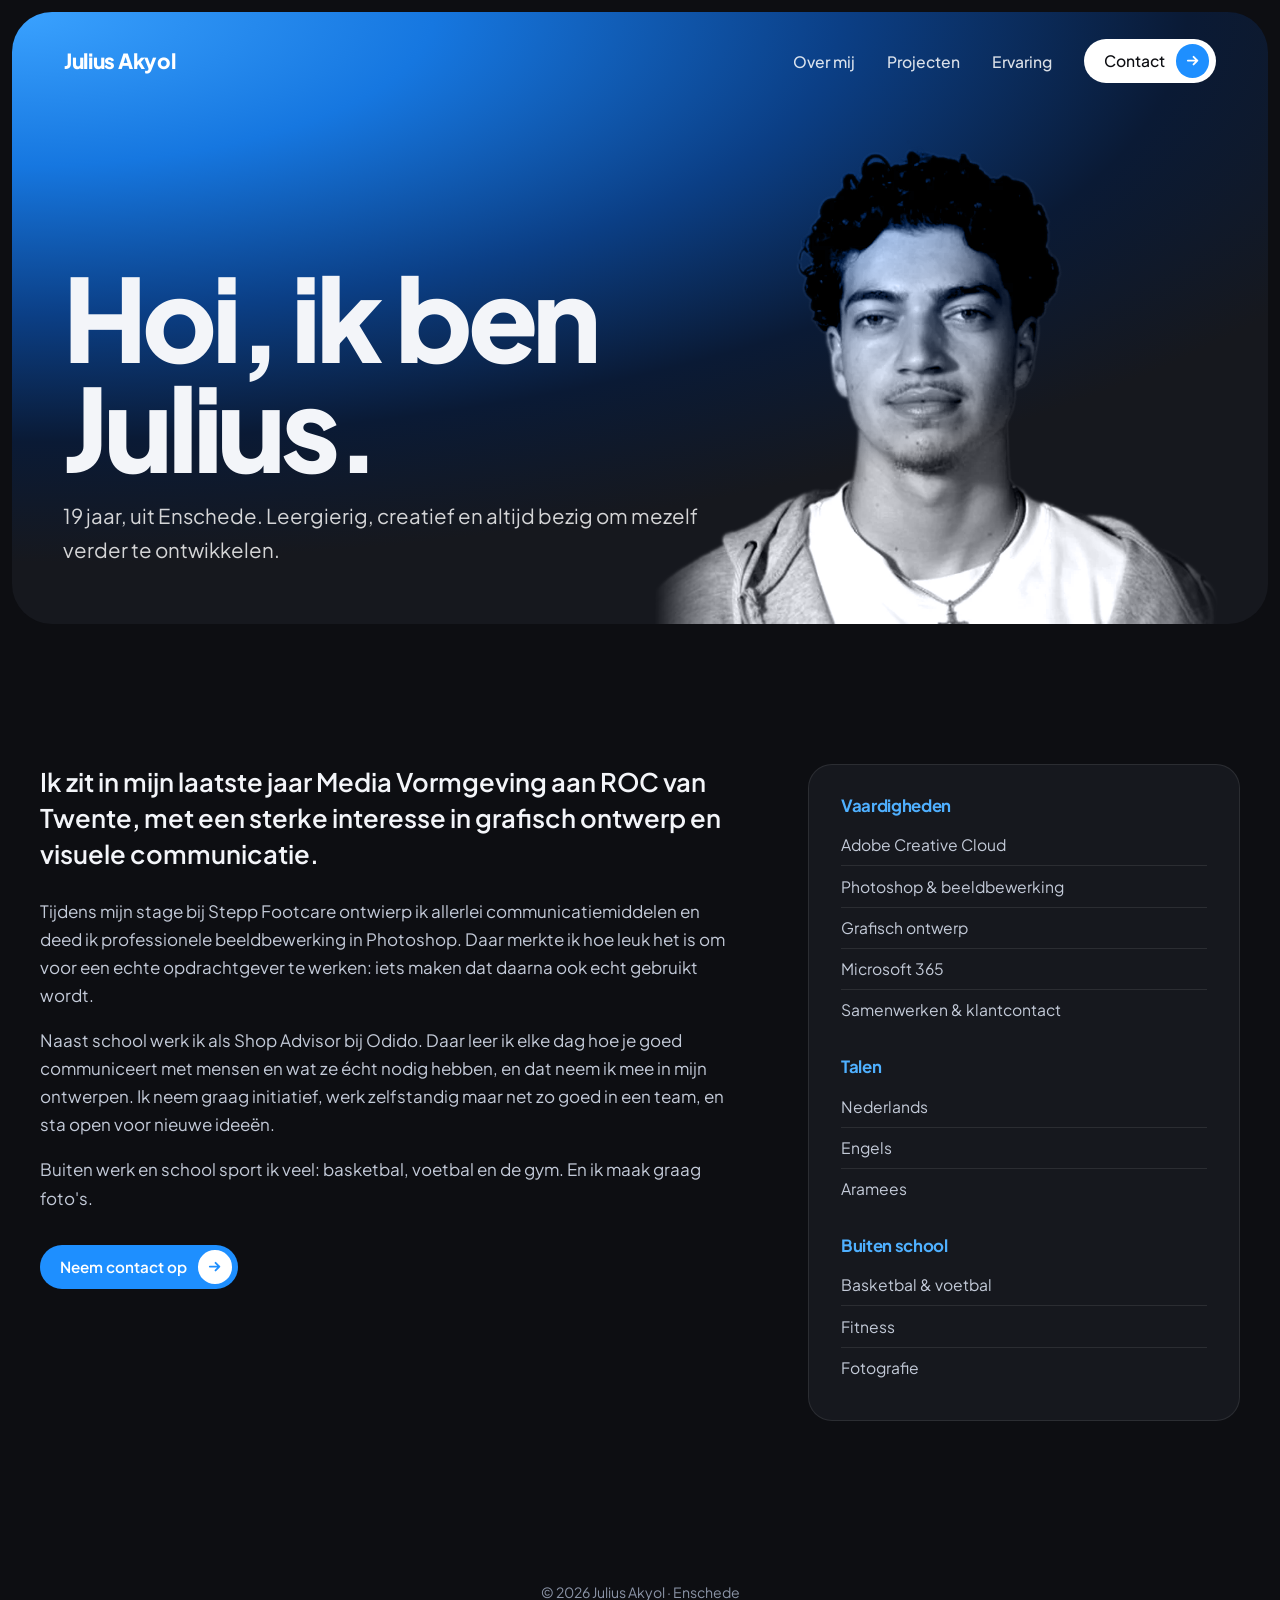
==== commit 383b33f7: "Over mij: label boven titel weg, foto op mobiel leesbaarder geplaatst Co-Authored-By: Claude Opus 5." ====
--- a/over-mij.html
+++ b/over-mij.html
@@ -33,7 +33,6 @@
     <section class="page-head">
       <img class="page-head__photo anim-photo" src="img/julius-cut.webp" alt="" width="904" height="904">
       <div class="page-head__inner">
-        <p class="eyebrow anim-up" style="--d:100">Over mij</p>
         <h1 class="anim-up" style="--d:200">Hoi, ik ben Julius.</h1>
         <p class="anim-up" style="--d:380"><span id="age">19</span> jaar, uit Enschede. Leergierig, creatief en altijd bezig om mezelf verder te ontwikkelen.</p>
       </div>
--- a/style.css
+++ b/style.css
@@ -134,14 +134,12 @@
   text-decoration: none;
   font-weight: 500;
   font-size: 0.98rem;
-}
-
-.nav__links a:hover { color: #fff; }
-
-.nav__links a[aria-current="page"] {
-  color: #fff;
-  box-shadow: inset 0 -2px 0 var(--blue-bright);
-}
+  transition: color 0.25s;
+}
+
+/* Alle menu-items dezelfde stijl; bij hover kleuren ze blauw */
+.nav__links a:hover,
+.nav__links a:focus-visible { color: var(--blue-bright); }
 
 .nav--small .nav__links { gap: 1.5rem; }
 .nav--small .nav__links a { font-size: 0.92rem; }
@@ -175,7 +173,9 @@
 .btn:hover .btn__icon { transform: rotate(-45deg); }
 
 .btn--light { background: #fff; color: #0d0e12; }
-.btn--light .btn__icon { background: var(--blue); color: #fff; }
+.btn--light .btn__icon { background: var(--blue); color: #fff; transition: transform 0.35s var(--ease), background-color 0.25s, color 0.25s; }
+.btn--light:hover { background: var(--blue); color: #fff; }
+.btn--light:hover .btn__icon { background: #fff; color: var(--blue); }
 
 .btn--blue { background: var(--blue); color: #fff; }
 .btn--blue .btn__icon { background: #fff; color: var(--blue); }
@@ -676,6 +676,17 @@
   .hero__services { grid-template-columns: 1fr; gap: 0.6rem; }
   .hero__services li { display: flex; gap: 0.75rem; align-items: baseline; }
 
+  /* Subpagina-foto op mobiel rechtsboven, vervaagt naar onder zodat tekst leesbaar blijft */
+  .page-head__photo {
+    top: 4.75rem;
+    bottom: auto;
+    right: -14%;
+    height: 52%;
+    opacity: 0.7;
+    -webkit-mask-image: linear-gradient(to bottom, #000 55%, transparent 100%);
+    mask-image: linear-gradient(to bottom, #000 55%, transparent 100%);
+  }
+
   .xp__item { grid-template-columns: 1fr auto; gap: 0.3rem 1rem; padding-inline: 0.25rem; }
   .xp__years { font-size: 1.1rem; }
   .xp__body { grid-column: 1 / -1; grid-row: 2; }
@@ -690,4 +701,5 @@
 }
 
 /* knop in het menu houdt zijn eigen kleur */
-.nav__links a.btn { color: #0d0e12; box-shadow: none; }
+.nav__links a.btn { color: #0d0e12; }
+.nav__links a.btn:hover { color: #fff; }
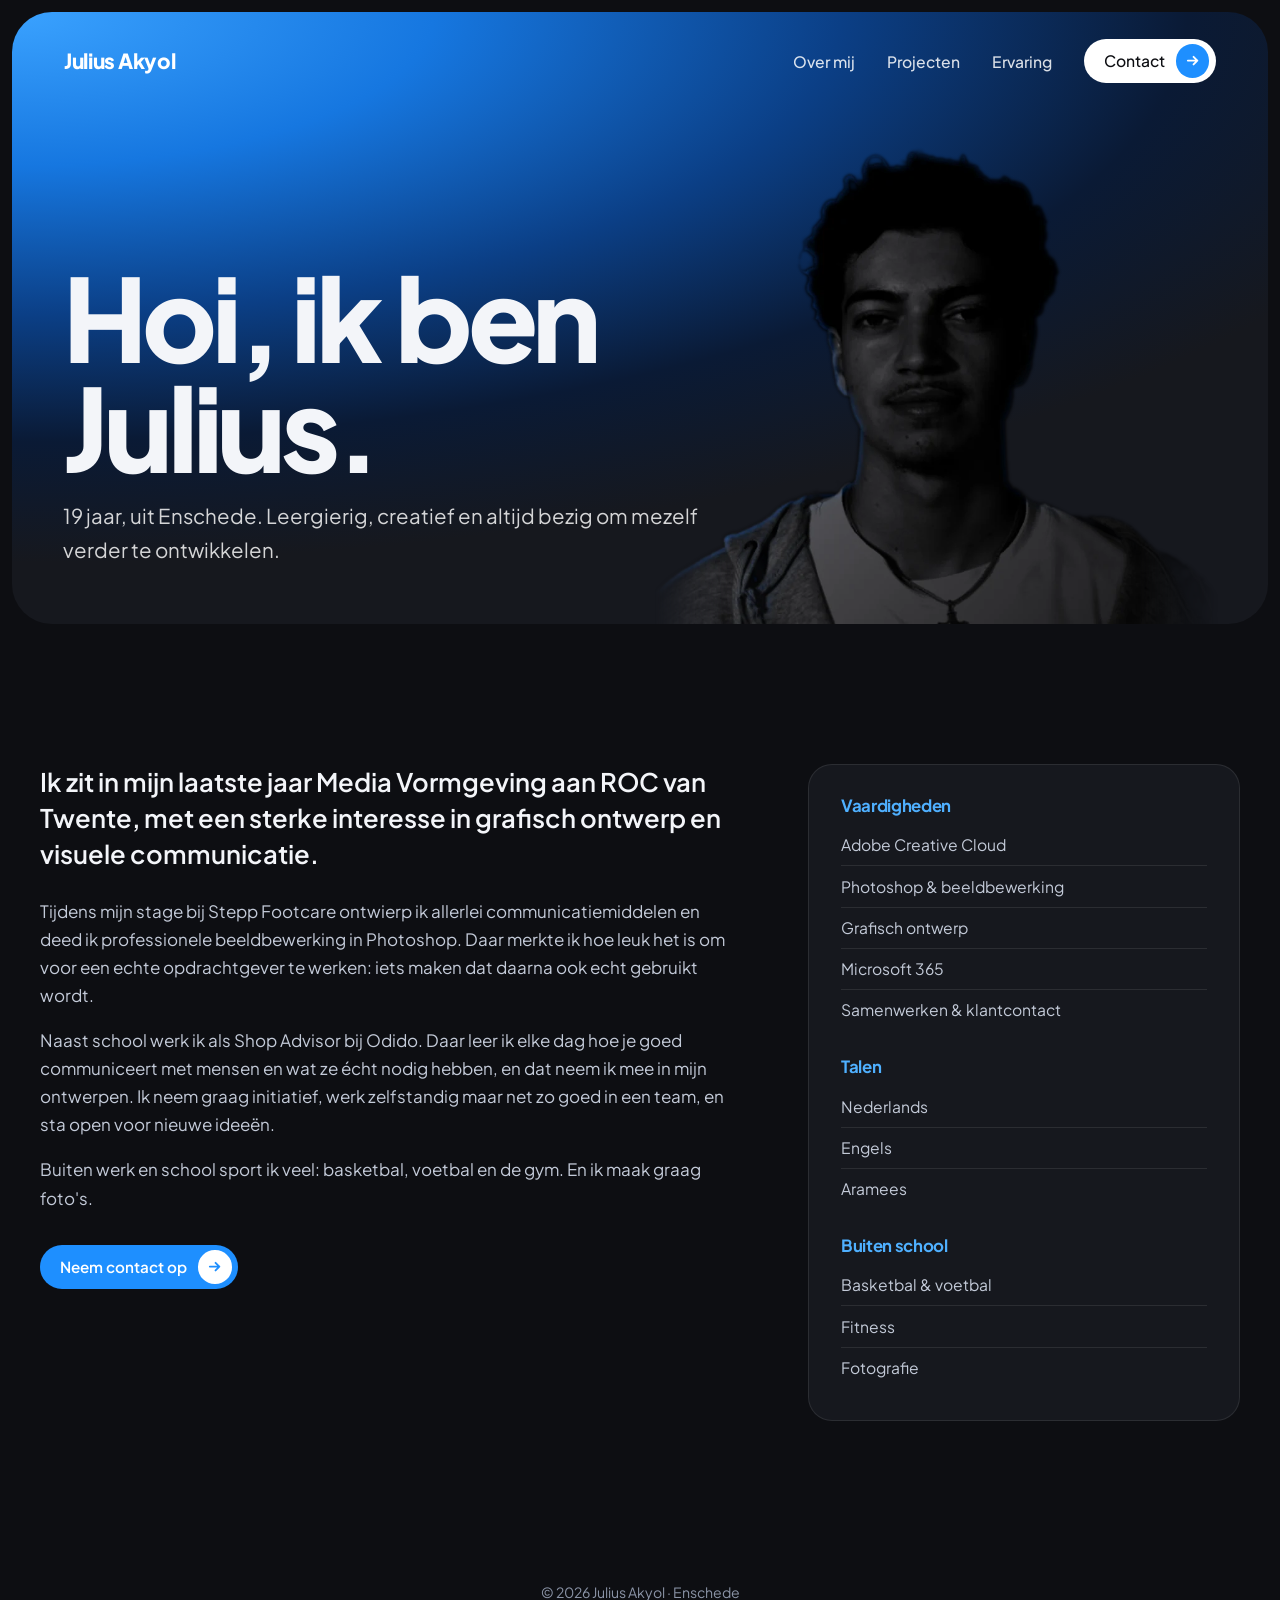
==== commit a0175cae: "Headerfoto als donker silhouet met blauw randlicht in plaats van blauw gezicht Co-Authored-By: Claud" ====
--- a/over-mij.html
+++ b/over-mij.html
@@ -31,7 +31,7 @@
 
     <!-- ============ PAGINAKOP ============ -->
     <section class="page-head">
-      <img class="page-head__photo anim-photo" src="img/julius-cut.webp" alt="" width="904" height="904">
+      <img class="page-head__photo anim-photo" src="img/julius-shadow.webp" alt="" width="904" height="904">
       <div class="page-head__inner">
         <h1 class="anim-up" style="--d:200">Hoi, ik ben Julius.</h1>
         <p class="anim-up" style="--d:380"><span id="age">19</span> jaar, uit Enschede. Leergierig, creatief en altijd bezig om mezelf verder te ontwikkelen.</p>
--- a/style.css
+++ b/style.css
@@ -213,7 +213,7 @@
   padding: clamp(7rem, 14vh, 9rem) clamp(1.25rem, 4vw, 3.5rem) clamp(1.75rem, 4vw, 2.75rem);
 }
 
-/* Foto: zwart-wit uitsnede die de blauwe kleur van de header overneemt */
+/* Foto: donker silhouet met blauw randlicht (zoals de schaduw in het voorbeeld) */
 .hero__photo {
   position: absolute;
   z-index: -1;
@@ -223,7 +223,6 @@
   height: 94%;
   width: auto;
   max-width: none;
-  mix-blend-mode: luminosity;
   -webkit-mask-image: linear-gradient(90deg, transparent 0%, #000 12%, #000 88%, transparent 100%);
   mask-image: linear-gradient(90deg, transparent 0%, #000 12%, #000 88%, transparent 100%);
 }
@@ -513,7 +512,6 @@
   height: 92%;
   width: auto;
   max-width: none;
-  mix-blend-mode: luminosity;
   -webkit-mask-image: linear-gradient(90deg, transparent 0%, #000 14%, #000 86%, transparent 100%);
   mask-image: linear-gradient(90deg, transparent 0%, #000 14%, #000 86%, transparent 100%);
 }
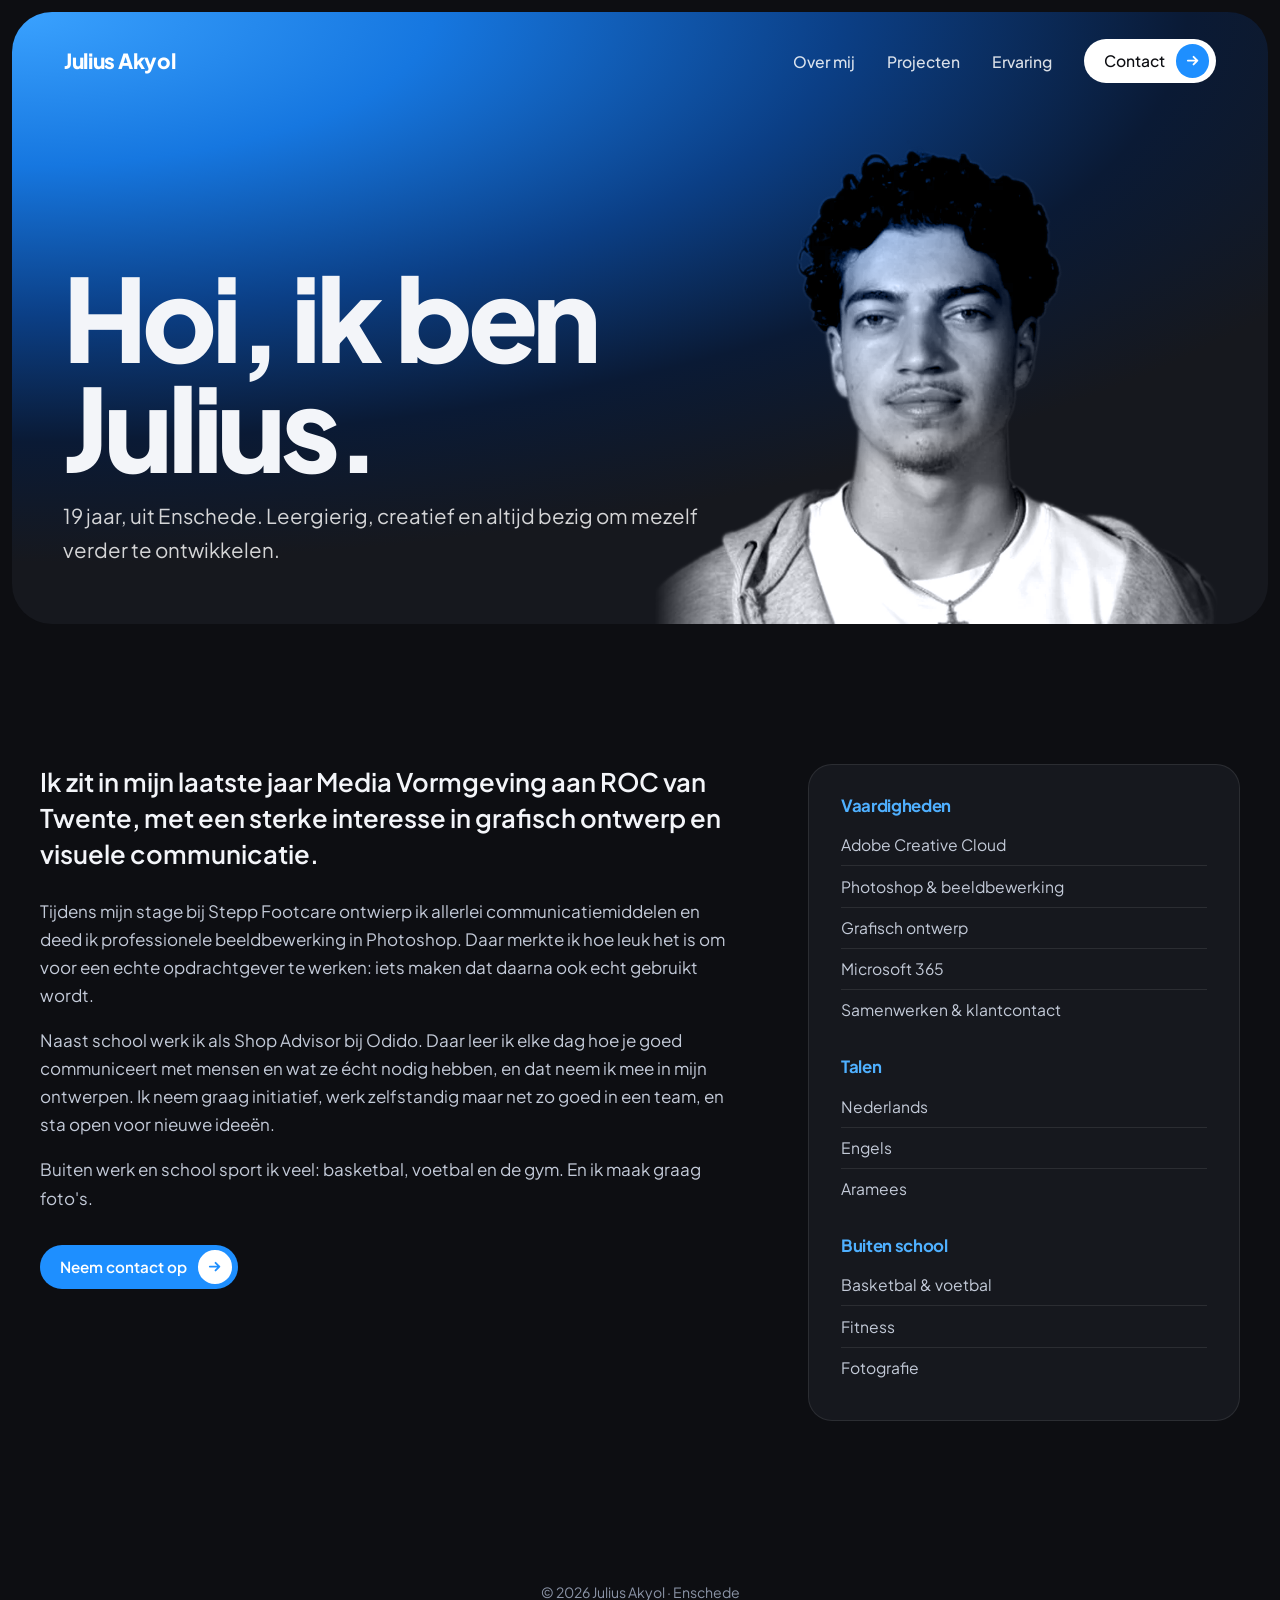
==== commit 0b46d911: "Headerfoto terug naar de blauwe versie (revert van silhouet) Co-Authored-By: Claude Opus 5.5 <norepl" ====
--- a/over-mij.html
+++ b/over-mij.html
@@ -31,7 +31,7 @@
 
     <!-- ============ PAGINAKOP ============ -->
     <section class="page-head">
-      <img class="page-head__photo anim-photo" src="img/julius-shadow.webp" alt="" width="904" height="904">
+      <img class="page-head__photo anim-photo" src="img/julius-cut.webp" alt="" width="904" height="904">
       <div class="page-head__inner">
         <h1 class="anim-up" style="--d:200">Hoi, ik ben Julius.</h1>
         <p class="anim-up" style="--d:380"><span id="age">19</span> jaar, uit Enschede. Leergierig, creatief en altijd bezig om mezelf verder te ontwikkelen.</p>
--- a/style.css
+++ b/style.css
@@ -213,7 +213,7 @@
   padding: clamp(7rem, 14vh, 9rem) clamp(1.25rem, 4vw, 3.5rem) clamp(1.75rem, 4vw, 2.75rem);
 }
 
-/* Foto: donker silhouet met blauw randlicht (zoals de schaduw in het voorbeeld) */
+/* Foto: zwart-wit uitsnede die de blauwe kleur van de header overneemt */
 .hero__photo {
   position: absolute;
   z-index: -1;
@@ -223,6 +223,7 @@
   height: 94%;
   width: auto;
   max-width: none;
+  mix-blend-mode: luminosity;
   -webkit-mask-image: linear-gradient(90deg, transparent 0%, #000 12%, #000 88%, transparent 100%);
   mask-image: linear-gradient(90deg, transparent 0%, #000 12%, #000 88%, transparent 100%);
 }
@@ -512,6 +513,7 @@
   height: 92%;
   width: auto;
   max-width: none;
+  mix-blend-mode: luminosity;
   -webkit-mask-image: linear-gradient(90deg, transparent 0%, #000 14%, #000 86%, transparent 100%);
   mask-image: linear-gradient(90deg, transparent 0%, #000 14%, #000 86%, transparent 100%);
 }
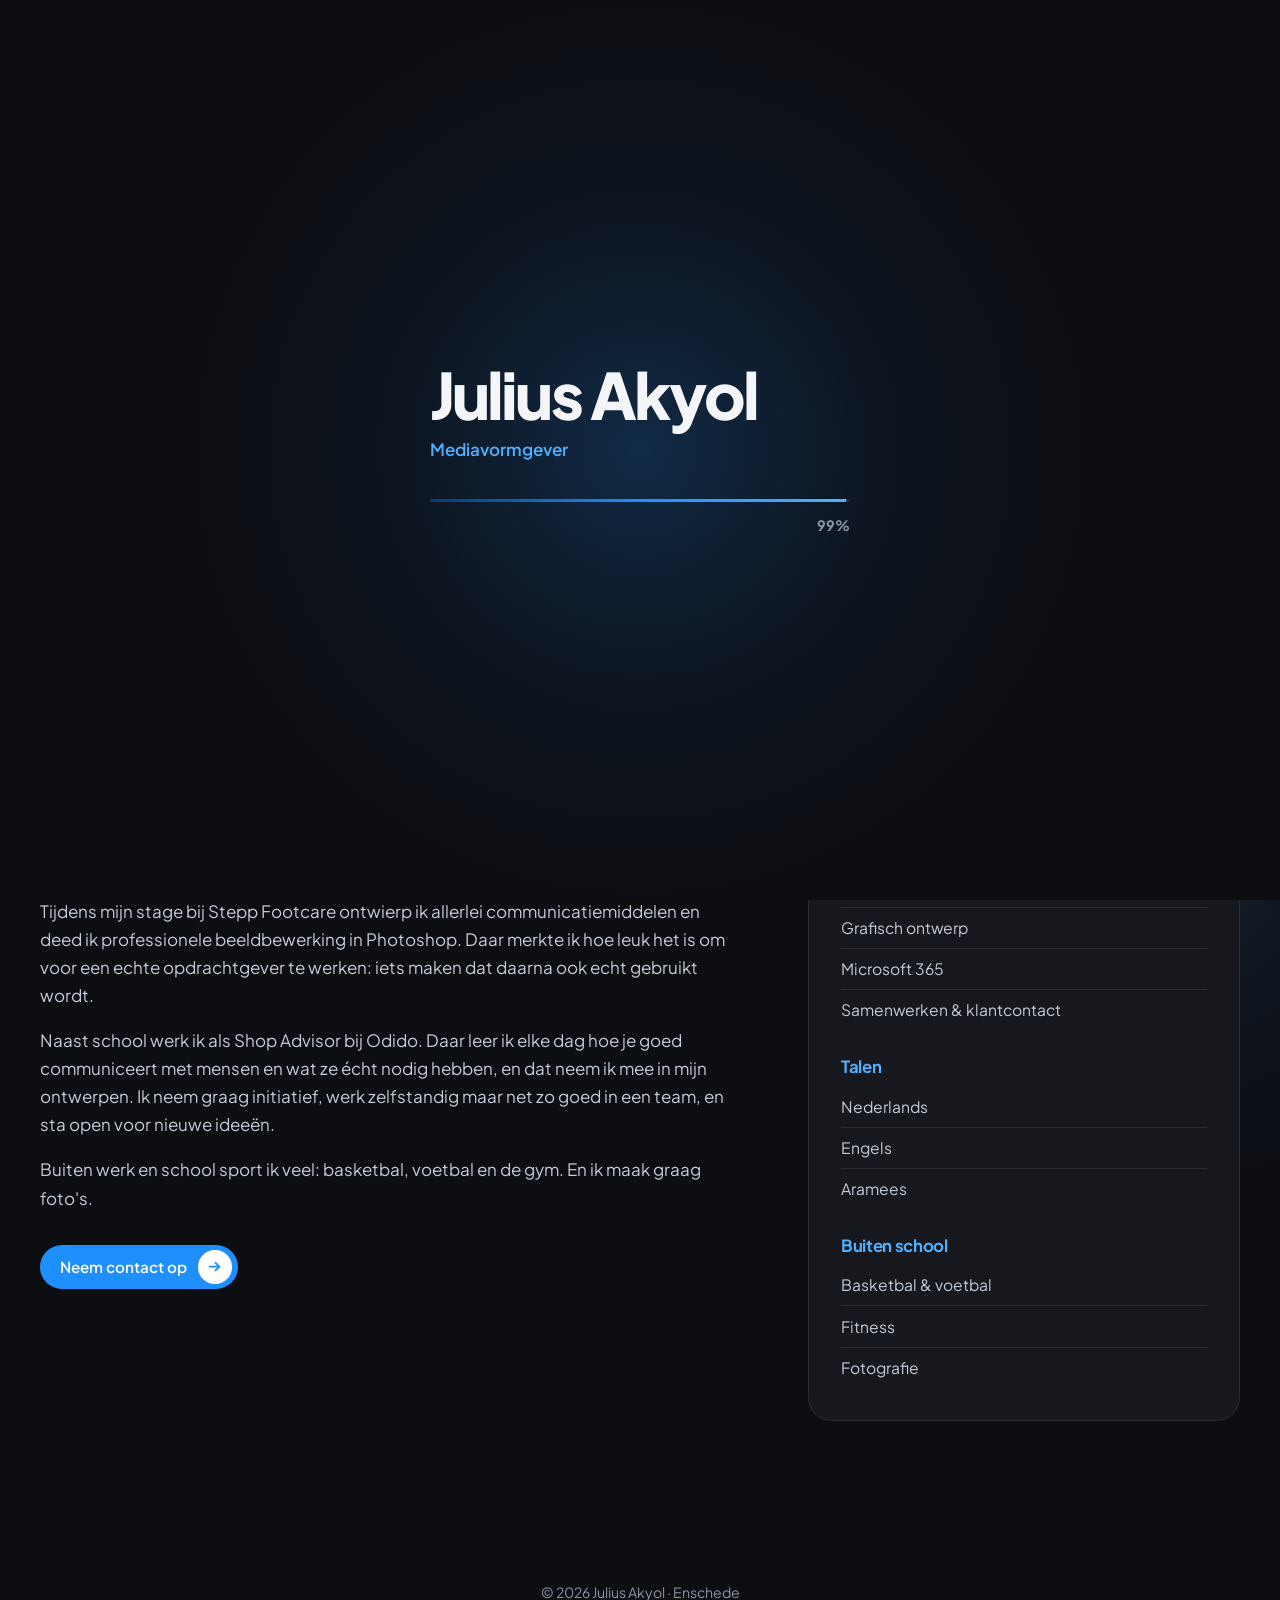
==== commit 4eccca25: "Laadscherm bij eerste bezoek: naam, laadbalk en omhoog wegschuiven Co-Authored-By: Claude Opus 5.5 <" ====
--- a/over-mij.html
+++ b/over-mij.html
@@ -10,9 +10,27 @@
   <link rel="preconnect" href="https://fonts.gstatic.com" crossorigin>
   <link href="https://fonts.googleapis.com/css2?family=Plus+Jakarta+Sans:wght@400;500;600;700;800&display=swap" rel="stylesheet">
   <link rel="stylesheet" href="style.css">
-  <script>document.documentElement.classList.add('js');</script>
+  <script>
+    document.documentElement.classList.add('js');
+    // Laadscherm: alleen bij de eerste keer openen (per bezoek), niet bij elke pagina
+    try {
+      if (!sessionStorage.getItem('ja-loaded') && !matchMedia('(prefers-reduced-motion: reduce)').matches) {
+        document.documentElement.classList.add('is-loading');
+      }
+    } catch (e) {}
+  </script>
 </head>
 <body>
+
+  <!-- ============ LAADSCHERM (eerste bezoek) ============ -->
+  <div class="loader" id="loader" aria-hidden="true">
+    <div class="loader__inner">
+      <p class="loader__name"><span>Julius</span> <span>Akyol</span></p>
+      <p class="loader__role">Mediavormgever</p>
+      <div class="loader__bar"><i id="loader-bar"></i></div>
+      <p class="loader__count"><span id="loader-count">0</span>%</p>
+    </div>
+  </div>
 
   <!-- ============ NAVIGATIE (zelfde op elke pagina) ============ -->
   <header class="nav" id="nav">
--- a/style.css
+++ b/style.css
@@ -292,43 +292,6 @@
   color: var(--blue-bright);
 }
 
-/* Strook onder de header */
-.brands {
-  display: flex;
-  flex-wrap: wrap;
-  align-items: center;
-  gap: 1.25rem clamp(2rem, 5vw, 4.5rem);
-  padding: 2.25rem clamp(1.25rem, 4vw, 3.5rem);
-}
-
-.brands__label {
-  margin: 0;
-  max-width: 11rem;
-  font-size: 0.88rem;
-  font-weight: 600;
-  line-height: 1.35;
-  color: var(--soft);
-}
-
-.brands ul {
-  list-style: none;
-  margin: 0;
-  padding: 0;
-  display: flex;
-  flex-wrap: wrap;
-  gap: 1rem clamp(2rem, 5vw, 4.5rem);
-}
-
-.brands li {
-  font-weight: 800;
-  font-size: 1.35rem;
-  letter-spacing: -0.02em;
-  color: rgba(255, 255, 255, 0.55);
-  transition: color 0.3s;
-}
-
-.brands li:hover { color: #fff; }
-
 /* =========================================================
    SECTIES
    ========================================================= */
@@ -412,6 +375,7 @@
 .contact {
   position: relative;
   overflow: hidden;
+  isolation: isolate;
   margin: 0 12px;
   border-radius: var(--radius-xl);
   background: var(--hero-grad);
@@ -566,44 +530,353 @@
 
 .fact li:last-child { border-bottom: 0; }
 
-/* Projecten */
-.projects {
-  display: grid;
-  grid-template-columns: repeat(auto-fill, minmax(320px, 1fr));
-  gap: 1.25rem;
-}
-
-.projects__empty {
-  grid-column: 1 / -1;
-  max-width: 640px;
-  padding: clamp(2rem, 4vw, 3rem);
-  background: var(--surface);
+/* =========================================================
+   PROJECTEN: 3D-stapel waar je doorheen scrollt
+   ========================================================= */
+.showcase {
+  position: relative;
+  /* hoogte = scrollruimte; per vak ongeveer 45% schermhoogte */
+  height: calc(var(--n, 10) * 45vh + 100vh);
+}
+
+.showcase__sticky {
+  position: sticky;
+  top: 0;
+  height: 100vh;
+  height: 100svh;
+  overflow: hidden;
+  display: grid;
+  grid-template-columns: 1fr minmax(0, 620px) 1fr;
+  align-items: center;
+  padding: 5rem clamp(1.25rem, 4vw, 3.5rem) 2rem;
+}
+
+.showcase__info { align-self: center; position: relative; z-index: 200; }
+
+.showcase__num {
+  margin: 0;
+  font-weight: 800;
+  font-size: clamp(4rem, 9vw, 8rem);
+  line-height: 0.9;
+  letter-spacing: -0.05em;
+  color: transparent;
+  -webkit-text-stroke: 1.5px rgba(255, 255, 255, 0.55);
+}
+
+.showcase__title {
+  margin-top: 1.5rem;
+  padding-top: 1.25rem;
+  border-top: 2px solid var(--blue);
+  max-width: 12ch;
+  font-weight: 800;
+  font-size: clamp(1.8rem, 3.4vw, 3rem);
+  line-height: 1;
+  letter-spacing: -0.035em;
+}
+
+.showcase__meta { margin: 0.9rem 0 0; color: var(--muted); font-size: 0.95rem; }
+
+.showcase__info .swap { animation: swap 0.5s var(--ease); }
+
+@keyframes swap {
+  from { opacity: 0; transform: translateY(12px); }
+  to   { opacity: 1; transform: none; }
+}
+
+.showcase__side {
+  justify-self: end;
+  position: relative;
+  z-index: 200;
+  display: flex;
+  flex-direction: column;
+  align-items: flex-end;
+  gap: 1rem;
+  font-size: 0.85rem;
+  font-weight: 600;
+  color: var(--muted);
+}
+
+.showcase__side span:first-child { color: var(--text); font-size: 1rem; }
+
+.showcase__bar {
+  width: 2px;
+  height: 160px;
+  background: var(--line);
+  border-radius: 2px;
+  overflow: hidden;
+}
+
+.showcase__bar i {
+  display: block;
+  width: 100%;
+  height: 100%;
+  background: var(--blue-bright);
+  transform-origin: top;
+  transform: scaleY(0.1);
+}
+
+/* De stapel zelf */
+.stack {
+  list-style: none;
+  margin: 0;
+  padding: 0;
+  position: relative;
+  height: 100%;
+  width: min(100%, 34vh * 1.6);
+  justify-self: center;
+}
+
+.stack__item {
+  position: absolute;
+  left: 0;
+  right: 0;
+  top: 50%;
+  will-change: transform, opacity;
+}
+
+.card {
+  display: block;
+  width: 100%;
+  aspect-ratio: 16 / 10;
+  padding: 0;
+  border: 0;
+  border-radius: 22px;
+  overflow: hidden;
+  cursor: pointer;
+  background: #f4f6fa;
+  color: #0d0e12;
+  font: inherit;
+  box-shadow: 0 30px 60px rgba(0, 0, 0, 0.55);
+  transition: box-shadow 0.3s, outline-color 0.3s;
+}
+
+.card img { width: 100%; height: 100%; object-fit: cover; }
+
+.card__ph {
+  display: grid;
+  place-items: center;
+  height: 100%;
+  font-weight: 700;
+  font-size: 1.1rem;
+  color: #a3abbb;
+  background:
+    linear-gradient(135deg, #ffffff 0%, #eef1f6 100%);
+}
+
+.stack__item.is-active .card { box-shadow: 0 40px 80px rgba(0, 0, 0, 0.6), 0 0 0 2px var(--blue-bright); }
+.stack__item.is-active .card:hover .card__ph { color: var(--blue); }
+
+/* Detailvenster */
+.detail {
+  width: min(900px, 100% - 2rem);
+  max-height: calc(100svh - 2rem);
+  padding: 0;
   border: 1px solid var(--line);
   border-radius: var(--radius-l);
-}
-
-.projects__empty h2 { font-size: 1.7rem; font-weight: 700; margin-bottom: 0.75rem; }
-.projects__empty p { color: var(--muted); margin: 0 0 1.75rem; }
-
-.project {
   background: var(--surface);
-  border-radius: var(--radius-l);
+  color: var(--text);
+  overflow: auto;
+}
+
+.detail::backdrop { background: rgba(5, 6, 10, 0.75); backdrop-filter: blur(6px); }
+
+.detail[open] { animation: detail-in 0.45s var(--ease); }
+
+@keyframes detail-in {
+  from { opacity: 0; transform: translateY(30px) scale(0.97); }
+  to   { opacity: 1; transform: none; }
+}
+
+.detail__media { aspect-ratio: 16 / 9; background: #f4f6fa; }
+.detail__media img { width: 100%; height: 100%; object-fit: cover; }
+.detail__media .card__ph { font-size: 1.4rem; }
+.detail__body { padding: clamp(1.5rem, 4vw, 2.5rem); }
+.detail__body h2 { font-weight: 800; font-size: clamp(1.8rem, 4vw, 2.6rem); letter-spacing: -0.03em; }
+.detail__body p:last-child { color: var(--soft); margin-bottom: 0; }
+
+.detail__close {
+  position: absolute;
+  top: 1rem;
+  right: 1rem;
+  z-index: 2;
+  display: grid;
+  place-items: center;
+  width: 2.6rem;
+  height: 2.6rem;
+  border: 0;
+  border-radius: 50%;
+  background: rgba(13, 14, 18, 0.8);
+  color: #fff;
+  cursor: pointer;
+  transition: background-color 0.25s;
+}
+
+.detail__close:hover { background: var(--blue); }
+.detail__close svg { width: 1rem; height: 1rem; }
+
+/* =========================================================
+   BEWEGENDE ACHTERGROND (rustig)
+   1. Zachte blauwe gloed die langzaam over de donkere pagina drijft
+   2. Lichtvlek in de blauwe headers die langzaam verschuift
+   ========================================================= */
+body::before,
+body::after {
+  content: "";
+  position: fixed;
+  z-index: -1;
+  width: 70vmax;
+  height: 70vmax;
+  border-radius: 50%;
+  pointer-events: none;
+  background: radial-gradient(circle, rgba(30, 143, 255, 0.16) 0%, rgba(30, 143, 255, 0.06) 35%, transparent 65%);
+}
+
+body::before { top: -25vmax; left: -20vmax; }
+body::after  { bottom: -30vmax; right: -25vmax; background: radial-gradient(circle, rgba(79, 176, 255, 0.12) 0%, rgba(10, 58, 115, 0.07) 40%, transparent 65%); }
+
+.hero::before,
+.page-head::before,
+.contact::before {
+  content: "";
+  position: absolute;
+  z-index: -2;
+  top: -40%;
+  left: -30%;
+  width: 90%;
+  aspect-ratio: 1;
+  border-radius: 50%;
+  pointer-events: none;
+  background: radial-gradient(circle, rgba(120, 200, 255, 0.45) 0%, rgba(58, 162, 255, 0.18) 35%, transparent 65%);
+}
+
+.contact::before { top: -60%; }
+
+@media (prefers-reduced-motion: no-preference) {
+  body::before { animation: drift-a 38s ease-in-out infinite alternate; }
+  body::after  { animation: drift-b 46s ease-in-out infinite alternate; }
+
+  .hero::before,
+  .page-head::before,
+  .contact::before { animation: glow 24s ease-in-out infinite alternate; }
+}
+
+@keyframes drift-a {
+  0%   { transform: translate(0, 0) scale(1); }
+  50%  { transform: translate(18vw, 22vh) scale(1.12); }
+  100% { transform: translate(35vw, 6vh) scale(0.95); }
+}
+
+@keyframes drift-b {
+  0%   { transform: translate(0, 0) scale(1); }
+  50%  { transform: translate(-22vw, -18vh) scale(1.1); }
+  100% { transform: translate(-8vw, -32vh) scale(1); }
+}
+
+@keyframes glow {
+  0%   { transform: translate(0, 0) scale(1); }
+  33%  { transform: translate(28%, 18%) scale(1.15); }
+  66%  { transform: translate(55%, 4%) scale(0.95); }
+  100% { transform: translate(20%, 30%) scale(1.08); }
+}
+
+/* =========================================================
+   LAADSCHERM
+   Zichtbaar zolang <html> de class 'is-loading' heeft (alleen
+   eerste bezoek). Schuift daarna omhoog weg.
+   ========================================================= */
+.loader { display: none; }
+
+.is-loading .loader,
+.loader.is-leaving {
+  position: fixed;
+  inset: 0;
+  z-index: 1000;
+  display: grid;
+  place-items: center;
+  background: var(--bg);
   overflow: hidden;
 }
 
-.project__img {
-  width: 100%;
-  aspect-ratio: 4 / 5;
-  object-fit: cover;
-  border-radius: var(--radius-l);
-  transition: transform 0.6s var(--ease);
-}
-
-.project:hover .project__img { transform: scale(1.03); }
-.project__body { padding: 1.3rem 1.4rem 1.6rem; }
-.project__body h2 { font-size: 1.25rem; font-weight: 700; }
-.project__meta { margin: 0.25rem 0 0.75rem; font-size: 0.92rem; color: var(--blue-bright); }
-.project__body p:last-child { margin-bottom: 0; color: var(--muted); font-size: 0.98rem; }
+.is-loading,
+.is-loading body { overflow: hidden; }
+
+/* zachte blauwe gloed, net als in de headers */
+.loader::before {
+  content: "";
+  position: absolute;
+  width: 80vmax;
+  aspect-ratio: 1;
+  border-radius: 50%;
+  background: radial-gradient(circle, rgba(30, 143, 255, 0.22) 0%, rgba(10, 58, 115, 0.12) 35%, transparent 65%);
+  animation: glow 6s ease-in-out infinite alternate;
+}
+
+.loader.is-leaving {
+  transform: translateY(-100%);
+  border-radius: 0 0 var(--radius-xl) var(--radius-xl);
+  transition: transform 0.9s var(--ease), border-radius 0.9s var(--ease);
+}
+
+.loader__inner {
+  position: relative;
+  width: min(420px, 100% - 3rem);
+  transition: opacity 0.35s, transform 0.5s var(--ease);
+}
+
+.loader.is-leaving .loader__inner { opacity: 0; transform: translateY(-30px); }
+
+.loader__name {
+  margin: 0;
+  font-weight: 800;
+  font-size: clamp(2.6rem, 8vw, 4rem);
+  line-height: 1;
+  letter-spacing: -0.045em;
+}
+
+.loader__name span {
+  display: inline-block;
+  opacity: 0;
+  transform: translateY(24px);
+  animation: up 0.8s var(--ease) forwards;
+}
+
+.loader__name span + span { animation-delay: 0.12s; }
+
+.loader__role {
+  margin: 0.6rem 0 2.25rem;
+  font-weight: 600;
+  color: var(--blue-bright);
+  opacity: 0;
+  animation: up 0.8s var(--ease) 0.25s forwards;
+}
+
+.loader__bar {
+  height: 3px;
+  border-radius: 3px;
+  background: var(--line);
+  overflow: hidden;
+}
+
+.loader__bar i {
+  display: block;
+  height: 100%;
+  background: linear-gradient(90deg, var(--blue-deep), var(--blue), var(--blue-bright));
+  transform-origin: left;
+  transform: scaleX(0);
+}
+
+.loader__count {
+  margin: 0.75rem 0 0;
+  text-align: right;
+  font-weight: 700;
+  font-size: 0.9rem;
+  color: var(--muted);
+  font-variant-numeric: tabular-nums;
+}
+
+/* Header-animaties wachten tot het laadscherm weg is */
+.is-loading .anim-up,
+.is-loading .anim-photo { animation-play-state: paused !important; }
 
 /* =========================================================
    ANIMATIES
@@ -659,6 +932,30 @@
   .intro,
   .about { grid-template-columns: 1fr; }
   .page-head__photo { right: -10%; height: 70%; opacity: 0.6; }
+}
+
+@media (max-width: 900px) {
+  .showcase__sticky {
+    grid-template-columns: 1fr;
+    padding: 4.5rem 1.25rem 7rem;
+  }
+  .showcase__info {
+    position: absolute;
+    left: 0;
+    right: 0;
+    bottom: 0;
+    display: flex;
+    align-items: baseline;
+    gap: 0.25rem 1rem;
+    flex-wrap: wrap;
+    padding: 3.5rem 1.5rem 1.5rem;
+    background: linear-gradient(to top, var(--bg) 55%, transparent);
+  }
+  .showcase__num { font-size: 3rem; }
+  .showcase__title { margin: 0; padding: 0; border: 0; font-size: 1.6rem; max-width: none; }
+  .showcase__meta { margin: 0; width: 100%; }
+  .showcase__side { display: none; }
+  .stack { width: min(100%, 26vh * 1.6); }
 }
 
 @media (max-width: 720px) {
